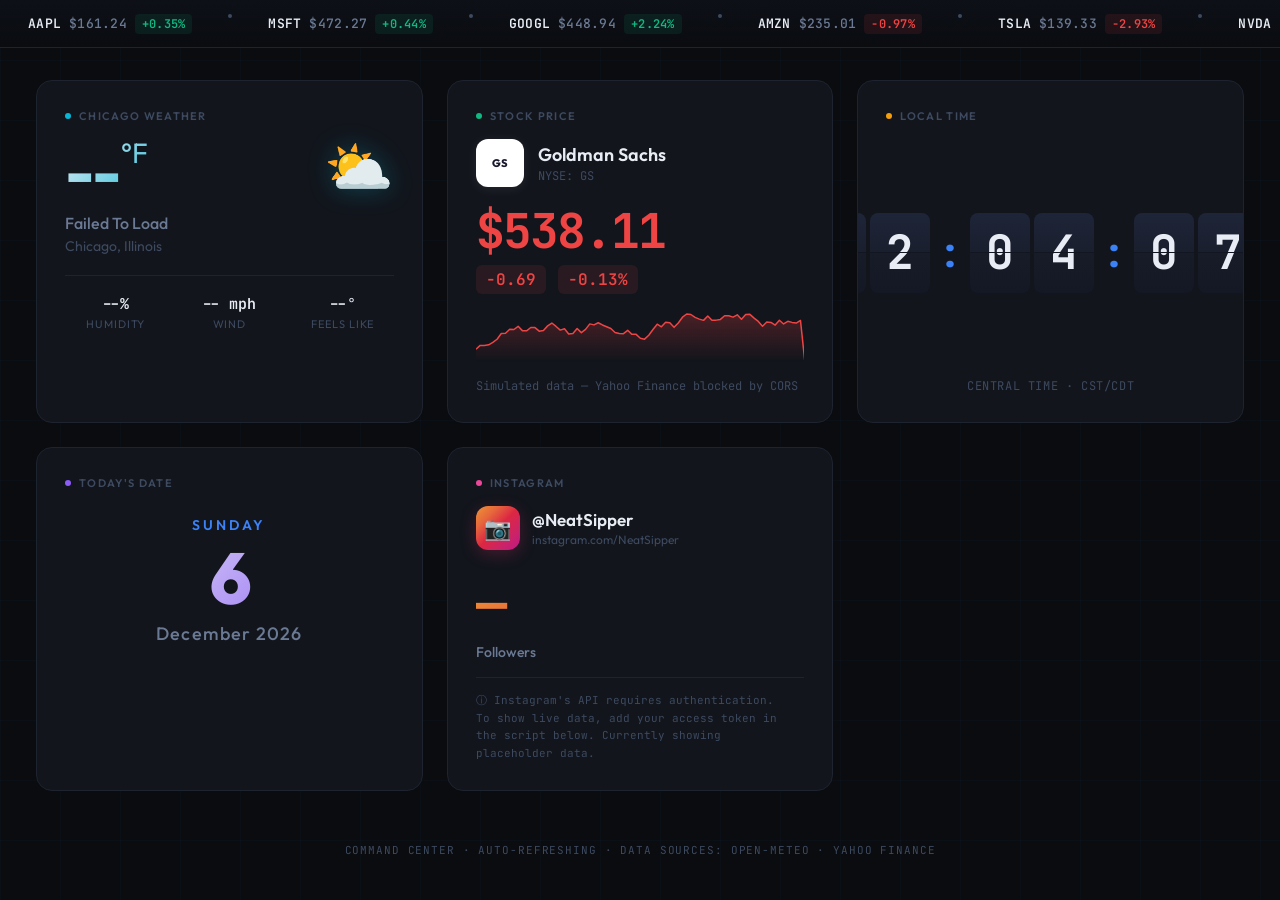
==== dashboard/index.html @ 2ed3a59b "Change greeting message from 'Hello' to 'Goodbye'" ====
<!DOCTYPE html>
<html lang="en">
<head>
<meta charset="UTF-8">
<meta name="viewport" content="width=device-width, initial-scale=1.0">
<title>Command Center Dashboard</title>
<link href="https://fonts.googleapis.com/css2?family=JetBrains+Mono:wght@300;400;500;600;700&family=Outfit:wght@300;400;500;600;700;800&family=Space+Grotesk:wght@400;500;600;700&display=swap" rel="stylesheet">
<style>
  :root {
    --bg-primary: #0a0c10;
    --bg-card: #12151c;
    --bg-card-hover: #181c26;
    --border: #1e2330;
    --border-glow: #2a3045;
    --text-primary: #e8ecf4;
    --text-secondary: #6b7a94;
    --text-muted: #3d4a60;
    --accent-blue: #3b82f6;
    --accent-cyan: #06b6d4;
    --accent-green: #10b981;
    --accent-red: #ef4444;
    --accent-amber: #f59e0b;
    --accent-purple: #8b5cf6;
    --accent-pink: #ec4899;
    --glow-blue: rgba(59, 130, 246, 0.15);
    --glow-green: rgba(16, 185, 129, 0.15);
    --glow-red: rgba(239, 68, 68, 0.15);
  }

  * { margin: 0; padding: 0; box-sizing: border-box; }

  body {
    background: var(--bg-primary);
    color: var(--text-primary);
    font-family: 'Outfit', sans-serif;
    min-height: 100vh;
    overflow-x: hidden;
  }

  /* Subtle grid background */
  body::before {
    content: '';
    position: fixed;
    inset: 0;
    background-image:
      linear-gradient(rgba(59, 130, 246, 0.03) 1px, transparent 1px),
      linear-gradient(90deg, rgba(59, 130, 246, 0.03) 1px, transparent 1px);
    background-size: 60px 60px;
    pointer-events: none;
    z-index: 0;
  }

  /* ─── STOCK TICKER ─── */
  .ticker-bar {
    position: relative;
    width: 100%;
    background: linear-gradient(180deg, #0d1017 0%, #0a0c10 100%);
    border-bottom: 1px solid var(--border);
    overflow: hidden;
    height: 48px;
    display: flex;
    align-items: center;
    z-index: 10;
  }

  .ticker-track {
    display: flex;
    animation: tickerScroll 40s linear infinite;
    white-space: nowrap;
  }

  @keyframes tickerScroll {
    0% { transform: translateX(0); }
    100% { transform: translateX(-50%); }
  }

  .ticker-item {
    display: inline-flex;
    align-items: center;
    gap: 8px;
    padding: 0 28px;
    font-family: 'JetBrains Mono', monospace;
    font-size: 13px;
    font-weight: 500;
    letter-spacing: 0.02em;
  }

  .ticker-symbol {
    color: var(--text-primary);
    font-weight: 600;
  }

  .ticker-price {
    color: var(--text-secondary);
  }

  .ticker-change {
    font-size: 12px;
    padding: 2px 7px;
    border-radius: 4px;
    font-weight: 600;
  }

  .ticker-change.up {
    color: var(--accent-green);
    background: rgba(16, 185, 129, 0.1);
  }

  .ticker-change.down {
    color: var(--accent-red);
    background: rgba(239, 68, 68, 0.1);
  }

  .ticker-dot {
    width: 4px;
    height: 4px;
    border-radius: 50%;
    background: var(--text-muted);
    margin: 0 8px;
  }

  /* ─── MAIN LAYOUT ─── */
  .dashboard {
    position: relative;
    z-index: 1;
    max-width: 1440px;
    margin: 0 auto;
    padding: 32px 36px;
    display: grid;
    grid-template-columns: 1fr 1fr 1fr;
    grid-template-rows: auto auto;
    gap: 24px;
  }

  /* ─── CARD BASE ─── */
  .card {
    background: var(--bg-card);
    border: 1px solid var(--border);
    border-radius: 16px;
    padding: 28px;
    position: relative;
    overflow: hidden;
    transition: border-color 0.3s ease, box-shadow 0.3s ease;
  }

  .card:hover {
    border-color: var(--border-glow);
    box-shadow: 0 8px 32px rgba(0,0,0,0.3);
  }

  .card::before {
    content: '';
    position: absolute;
    top: 0;
    left: 0;
    right: 0;
    height: 1px;
    background: linear-gradient(90deg, transparent, rgba(59,130,246,0.3), transparent);
    opacity: 0;
    transition: opacity 0.3s;
  }

  .card:hover::before { opacity: 1; }

  .card-label {
    font-size: 11px;
    text-transform: uppercase;
    letter-spacing: 0.12em;
    color: var(--text-muted);
    font-weight: 600;
    margin-bottom: 16px;
    display: flex;
    align-items: center;
    gap: 8px;
  }

  .card-label .dot {
    width: 6px;
    height: 6px;
    border-radius: 50%;
    animation: pulse 2s ease-in-out infinite;
  }

  @keyframes pulse {
    0%, 100% { opacity: 0.4; }
    50% { opacity: 1; }
  }

  /* ─── WEATHER CARD ─── */
  .weather-card { grid-column: 1; }

  .weather-main {
    display: flex;
    align-items: flex-start;
    justify-content: space-between;
  }

  .weather-temp {
    font-size: 64px;
    font-weight: 700;
    line-height: 1;
    letter-spacing: -3px;
    background: linear-gradient(135deg, var(--text-primary), var(--accent-cyan));
    -webkit-background-clip: text;
    -webkit-text-fill-color: transparent;
  }

  .weather-temp span {
    font-size: 28px;
    font-weight: 400;
    letter-spacing: 0;
    vertical-align: top;
    margin-left: 2px;
  }

  .weather-icon {
    font-size: 56px;
    line-height: 1;
    filter: drop-shadow(0 0 12px rgba(6, 182, 212, 0.3));
  }

  .weather-desc {
    font-size: 16px;
    color: var(--text-secondary);
    margin-top: 10px;
    font-weight: 500;
    text-transform: capitalize;
  }

  .weather-location {
    font-size: 14px;
    color: var(--text-muted);
    margin-top: 4px;
  }

  .weather-details {
    display: grid;
    grid-template-columns: 1fr 1fr 1fr;
    gap: 12px;
    margin-top: 20px;
    padding-top: 18px;
    border-top: 1px solid var(--border);
  }

  .weather-detail {
    text-align: center;
  }

  .weather-detail-val {
    font-family: 'JetBrains Mono', monospace;
    font-size: 15px;
    font-weight: 600;
    color: var(--text-primary);
  }

  .weather-detail-lbl {
    font-size: 11px;
    color: var(--text-muted);
    text-transform: uppercase;
    letter-spacing: 0.08em;
    margin-top: 3px;
  }

  /* ─── GOLDMAN SACHS CARD ─── */
  .gs-card { grid-column: 2; }

  .gs-header {
    display: flex;
    align-items: center;
    gap: 14px;
    margin-bottom: 20px;
  }

  .gs-logo {
    width: 48px;
    height: 48px;
    background: #ffffff;
    border-radius: 12px;
    display: flex;
    align-items: center;
    justify-content: center;
    font-weight: 800;
    font-size: 11px;
    color: #1a1a2e;
    letter-spacing: -0.02em;
    line-height: 1.1;
    text-align: center;
    box-shadow: 0 2px 12px rgba(255,255,255,0.08);
  }

  .gs-logo img {
    width: 36px;
    height: 36px;
    object-fit: contain;
  }

  .gs-name {
    font-size: 18px;
    font-weight: 600;
  }

  .gs-ticker-label {
    font-family: 'JetBrains Mono', monospace;
    font-size: 12px;
    color: var(--text-muted);
    margin-top: 2px;
  }

  .gs-price {
    font-family: 'JetBrains Mono', monospace;
    font-size: 48px;
    font-weight: 700;
    letter-spacing: -2px;
    line-height: 1;
  }

  .gs-change-row {
    display: flex;
    align-items: center;
    gap: 12px;
    margin-top: 10px;
  }

  .gs-change {
    font-family: 'JetBrains Mono', monospace;
    font-size: 16px;
    font-weight: 600;
    padding: 4px 10px;
    border-radius: 6px;
  }

  .gs-change.up {
    color: var(--accent-green);
    background: rgba(16, 185, 129, 0.1);
  }

  .gs-change.down {
    color: var(--accent-red);
    background: rgba(239, 68, 68, 0.1);
  }

  .gs-meta {
    font-size: 12px;
    color: var(--text-muted);
    margin-top: 16px;
    font-family: 'JetBrains Mono', monospace;
  }

  /* Sparkline */
  .gs-sparkline {
    margin-top: 18px;
    height: 50px;
  }

  .gs-sparkline svg {
    width: 100%;
    height: 100%;
  }

  /* ─── FLIP CLOCK ─── */
  .clock-card {
    grid-column: 3;
    display: flex;
    flex-direction: column;
  }

  .flip-clock {
    display: flex;
    align-items: center;
    justify-content: center;
    gap: 6px;
    margin-top: auto;
    margin-bottom: auto;
  }

  .flip-group {
    display: flex;
    gap: 4px;
  }

  .flip-tile {
    width: 60px;
    height: 80px;
    position: relative;
    perspective: 300px;
  }

  .flip-tile-inner {
    width: 100%;
    height: 100%;
    position: relative;
  }

  .flip-top, .flip-bottom {
    position: absolute;
    width: 100%;
    height: 50%;
    overflow: hidden;
    background: #1a1f2e;
    display: flex;
    align-items: center;
    justify-content: center;
  }

  .flip-top {
    top: 0;
    border-radius: 8px 8px 0 0;
    border-bottom: 1px solid rgba(0,0,0,0.4);
    background: linear-gradient(180deg, #1e2538 0%, #1a1f2e 100%);
    align-items: flex-end;
    padding-bottom: 0;
  }

  .flip-bottom {
    bottom: 0;
    border-radius: 0 0 8px 8px;
    background: linear-gradient(180deg, #171c28 0%, #141824 100%);
    align-items: flex-start;
    padding-top: 0;
  }

  .flip-top span, .flip-bottom span {
    font-family: 'JetBrains Mono', monospace;
    font-size: 46px;
    font-weight: 700;
    color: var(--text-primary);
    line-height: 80px;
  }

  .flip-top span {
    transform: translateY(50%);
  }

  .flip-bottom span {
    transform: translateY(-50%);
  }

  .flip-tile-inner.flipping .flip-top {
    animation: flipDown 0.4s ease-in forwards;
  }

  @keyframes flipDown {
    0% { transform: rotateX(0); }
    100% { transform: rotateX(-90deg); }
  }

  .flip-separator {
    font-family: 'JetBrains Mono', monospace;
    font-size: 40px;
    font-weight: 700;
    color: var(--accent-blue);
    animation: blink 1s step-end infinite;
    padding: 0 2px;
  }

  @keyframes blink {
    50% { opacity: 0.2; }
  }

  .clock-ampm {
    font-family: 'JetBrains Mono', monospace;
    font-size: 16px;
    font-weight: 600;
    color: var(--accent-blue);
    margin-left: 8px;
    align-self: flex-end;
    margin-bottom: 8px;
    letter-spacing: 0.1em;
  }

  .clock-tz {
    text-align: center;
    font-size: 12px;
    color: var(--text-muted);
    margin-top: 12px;
    font-family: 'JetBrains Mono', monospace;
    letter-spacing: 0.05em;
  }

  /* ─── DATE CARD ─── */
  .date-card {
    grid-column: 1;
  }

  .date-display {
    text-align: center;
    padding: 10px 0;
  }

  .date-day-name {
    font-size: 14px;
    text-transform: uppercase;
    letter-spacing: 0.2em;
    color: var(--accent-blue);
    font-weight: 600;
    margin-bottom: 8px;
  }

  .date-day-num {
    font-size: 72px;
    font-weight: 800;
    line-height: 1;
    letter-spacing: -3px;
    background: linear-gradient(135deg, var(--text-primary), var(--accent-purple));
    -webkit-background-clip: text;
    -webkit-text-fill-color: transparent;
  }

  .date-month-year {
    font-size: 18px;
    font-weight: 500;
    color: var(--text-secondary);
    margin-top: 8px;
    letter-spacing: 0.06em;
  }

  /* ─── INSTAGRAM CARD ─── */
  .ig-card {
    grid-column: 2;
  }

  .ig-header {
    display: flex;
    align-items: center;
    gap: 12px;
    margin-bottom: 20px;
  }

  .ig-icon {
    width: 44px;
    height: 44px;
    border-radius: 12px;
    background: linear-gradient(135deg, #f09433, #e6683c, #dc2743, #cc2366, #bc1888);
    display: flex;
    align-items: center;
    justify-content: center;
    font-size: 22px;
    box-shadow: 0 4px 16px rgba(225, 48, 108, 0.25);
  }

  .ig-handle {
    font-size: 17px;
    font-weight: 600;
  }

  .ig-handle-sub {
    font-size: 12px;
    color: var(--text-muted);
    margin-top: 2px;
  }

  .ig-count {
    font-family: 'JetBrains Mono', monospace;
    font-size: 52px;
    font-weight: 700;
    letter-spacing: -2px;
    background: linear-gradient(135deg, #f09433, #e6683c, #dc2743, #cc2366, #bc1888);
    -webkit-background-clip: text;
    -webkit-text-fill-color: transparent;
  }

  .ig-label {
    font-size: 14px;
    color: var(--text-secondary);
    margin-top: 4px;
    font-weight: 500;
  }

  .ig-note {
    font-size: 11px;
    color: var(--text-muted);
    margin-top: 16px;
    padding-top: 14px;
    border-top: 1px solid var(--border);
    font-family: 'JetBrains Mono', monospace;
    line-height: 1.6;
  }

  /* ─── POWERED BY BAR ─── */
  .footer-bar {
    text-align: center;
    padding: 20px;
    font-size: 11px;
    color: var(--text-muted);
    letter-spacing: 0.08em;
    font-family: 'JetBrains Mono', monospace;
  }

  /* ─── LOADING SHIMMER ─── */
  .shimmer {
    background: linear-gradient(90deg, transparent 0%, rgba(59,130,246,0.05) 50%, transparent 100%);
    background-size: 200% 100%;
    animation: shimmer 2s infinite;
  }

  @keyframes shimmer {
    0% { background-position: -200% 0; }
    100% { background-position: 200% 0; }
  }

  /* ─── RESPONSIVE ─── */
  @media (max-width: 1100px) {
    .dashboard {
      grid-template-columns: 1fr 1fr;
      padding: 20px;
    }
    .clock-card { grid-column: span 2; }
    .date-card { grid-column: 1; }
    .ig-card { grid-column: 2; }
  }

  @media (max-width: 700px) {
    .dashboard {
      grid-template-columns: 1fr;
    }
    .dashboard > * { grid-column: 1 !important; }
    .flip-tile { width: 48px; height: 64px; }
    .flip-top span, .flip-bottom span { font-size: 36px; line-height: 64px; }
  }
</style>
</head>
<body>

<!-- ─── STOCK TICKER ─── -->
<div class="ticker-bar">
  <div class="ticker-track" id="tickerTrack"></div>
</div>

<!-- ─── DASHBOARD GRID ─── -->
<div class="dashboard">

  <!-- Weather Card -->
  <div class="card weather-card">
    <div class="card-label">
      <span class="dot" style="background: var(--accent-cyan);"></span>
      Chicago Weather
    </div>
    <div class="weather-main">
      <div>
        <div class="weather-temp" id="weatherTemp">--<span>°F</span></div>
        <div class="weather-desc" id="weatherDesc">Loading...</div>
        <div class="weather-location">Chicago, Illinois</div>
      </div>
      <div class="weather-icon" id="weatherIcon">⛅</div>
    </div>
    <div class="weather-details">
      <div class="weather-detail">
        <div class="weather-detail-val" id="weatherHumidity">--%</div>
        <div class="weather-detail-lbl">Humidity</div>
      </div>
      <div class="weather-detail">
        <div class="weather-detail-val" id="weatherWind">-- mph</div>
        <div class="weather-detail-lbl">Wind</div>
      </div>
      <div class="weather-detail">
        <div class="weather-detail-val" id="weatherFeels">--°</div>
        <div class="weather-detail-lbl">Feels Like</div>
      </div>
    </div>
  </div>

  <!-- Goldman Sachs Card -->
  <div class="card gs-card">
    <div class="card-label">
      <span class="dot" style="background: var(--accent-green);"></span>
      Stock Price
    </div>
    <div class="gs-header">
      <div class="gs-logo">
        <img src="https://logo.clearbit.com/goldmansachs.com" alt="GS" onerror="this.parentElement.textContent='GS'">
      </div>
      <div>
        <div class="gs-name">Goldman Sachs</div>
        <div class="gs-ticker-label">NYSE: GS</div>
      </div>
    </div>
    <div class="gs-price" id="gsPrice">$--</div>
    <div class="gs-change-row">
      <div class="gs-change up" id="gsChange">--</div>
      <div class="gs-change up" id="gsChangePct">--</div>
    </div>
    <div class="gs-sparkline" id="gsSparkline"></div>
    <div class="gs-meta" id="gsMeta">Fetching data...</div>
  </div>

  <!-- Flip Clock Card -->
  <div class="card clock-card">
    <div class="card-label">
      <span class="dot" style="background: var(--accent-amber);"></span>
      Local Time
    </div>
    <div class="flip-clock" id="flipClock"></div>
    <div class="clock-tz">CENTRAL TIME · CST/CDT</div>
  </div>

  <!-- Date Card -->
  <div class="card date-card">
    <div class="card-label">
      <span class="dot" style="background: var(--accent-purple);"></span>
      Today's Date
    </div>
    <div class="date-display">
      <div class="date-day-name" id="dateDayName">---</div>
      <div class="date-day-num" id="dateDayNum">--</div>
      <div class="date-month-year" id="dateMonthYear">--- ----</div>
    </div>
  </div>

  <!-- Instagram Card -->
  <div class="card ig-card">
    <div class="card-label">
      <span class="dot" style="background: var(--accent-pink);"></span>
      Instagram
    </div>
    <div class="ig-header">
      <div class="ig-icon">📷</div>
      <div>
        <div class="ig-handle">@NeatSipper</div>
        <div class="ig-handle-sub">instagram.com/NeatSipper</div>
      </div>
    </div>
    <div class="ig-count" id="igCount">--</div>
    <div class="ig-label">Followers</div>
    <div class="ig-note" id="igNote">
      ⓘ Instagram's API requires authentication.<br>
      To show live data, add your access token in the script below.
      Currently showing placeholder data.
    </div>
  </div>

  <!-- Empty 6th cell placeholder for grid alignment -->
  <div></div>

</div>

<div class="footer-bar">
  COMMAND CENTER · AUTO-REFRESHING · DATA SOURCES: OPEN-METEO · YAHOO FINANCE
</div>

<script>
// ════════════════════════════════════════
//  WEATHER — Open-Meteo API (no key needed)
// ════════════════════════════════════════
async function fetchWeather() {
  try {
    const resp = await fetch(
      'https://api.open-meteo.com/v1/forecast?latitude=41.8781&longitude=-87.6298&current=temperature_2m,relative_humidity_2m,apparent_temperature,wind_speed_10m,weather_code&temperature_unit=fahrenheit&wind_speed_unit=mph&timezone=America/Chicago'
    );
    const data = await resp.json();
    const c = data.current;

    document.getElementById('weatherTemp').innerHTML = `${Math.round(c.temperature_2m)}<span>°F</span>`;
    document.getElementById('weatherHumidity').textContent = `${c.relative_humidity_2m}%`;
    document.getElementById('weatherWind').textContent = `${Math.round(c.wind_speed_10m)} mph`;
    document.getElementById('weatherFeels').textContent = `${Math.round(c.apparent_temperature)}°`;

    const wmoDesc = {
      0: 'Clear sky', 1: 'Mainly clear', 2: 'Partly cloudy', 3: 'Overcast',
      45: 'Foggy', 48: 'Rime fog', 51: 'Light drizzle', 53: 'Drizzle',
      55: 'Dense drizzle', 56: 'Freezing drizzle', 57: 'Heavy freezing drizzle',
      61: 'Slight rain', 63: 'Rain', 65: 'Heavy rain',
      66: 'Freezing rain', 67: 'Heavy freezing rain',
      71: 'Light snow', 73: 'Snow', 75: 'Heavy snow', 77: 'Snow grains',
      80: 'Slight showers', 81: 'Showers', 82: 'Violent showers',
      85: 'Light snow showers', 86: 'Heavy snow showers',
      95: 'Thunderstorm', 96: 'Thunderstorm w/ hail', 99: 'Severe thunderstorm'
    };

    const wmoIcon = {
      0: '☀️', 1: '🌤️', 2: '⛅', 3: '☁️',
      45: '🌫️', 48: '🌫️', 51: '🌦️', 53: '🌧️', 55: '🌧️',
      61: '🌧️', 63: '🌧️', 65: '🌧️', 71: '🌨️', 73: '❄️', 75: '❄️',
      80: '🌦️', 81: '🌧️', 82: '⛈️', 95: '⛈️', 96: '⛈️', 99: '⛈️'
    };

    const code = c.weather_code;
    document.getElementById('weatherDesc').textContent = wmoDesc[code] || 'Unknown';
    document.getElementById('weatherIcon').textContent = wmoIcon[code] || '🌡️';
  } catch (e) {
    document.getElementById('weatherDesc').textContent = 'Failed to load';
    console.error('Weather error:', e);
  }
}

// ════════════════════════════════════════
//  GOLDMAN SACHS STOCK — Yahoo Finance v8
// ════════════════════════════════════════
async function fetchGSStock() {
  try {
    // Using Yahoo Finance chart API (no key required, CORS may vary)
    const resp = await fetch(
      'https://query1.finance.yahoo.com/v8/finance/chart/GS?interval=5m&range=1d'
    );
    const data = await resp.json();
    const meta = data.chart.result[0].meta;
    const price = meta.regularMarketPrice;
    const prevClose = meta.chartPreviousClose || meta.previousClose;
    const change = price - prevClose;
    const changePct = (change / prevClose) * 100;
    const isUp = change >= 0;

    document.getElementById('gsPrice').textContent = `$${price.toFixed(2)}`;

    const gsChangeEl = document.getElementById('gsChange');
    gsChangeEl.textContent = `${isUp ? '+' : ''}${change.toFixed(2)}`;
    gsChangeEl.className = `gs-change ${isUp ? 'up' : 'down'}`;

    const gsChangePctEl = document.getElementById('gsChangePct');
    gsChangePctEl.textContent = `${isUp ? '+' : ''}${changePct.toFixed(2)}%`;
    gsChangePctEl.className = `gs-change ${isUp ? 'up' : 'down'}`;

    document.getElementById('gsPrice').style.color = isUp ? 'var(--accent-green)' : 'var(--accent-red)';

    const now = new Date();
    document.getElementById('gsMeta').textContent = `Last updated: ${now.toLocaleTimeString('en-US', { timeZone: 'America/Chicago' })}`;

    // Draw sparkline
    const closes = data.chart.result[0].indicators.quote[0].close.filter(v => v !== null);
    if (closes.length > 1) drawSparkline(closes, isUp);
  } catch (e) {
    // Fallback: show a message
    document.getElementById('gsMeta').textContent = 'Live data unavailable — try refreshing or check CORS settings';
    console.error('Stock error:', e);
    // Use simulated data as fallback
    simulateGSStock();
  }
}

function simulateGSStock() {
  const base = 520 + (Math.random() * 40 - 20);
  const change = Math.random() * 8 - 4;
  const pct = (change / base * 100);
  const isUp = change >= 0;

  document.getElementById('gsPrice').textContent = `$${base.toFixed(2)}`;
  document.getElementById('gsPrice').style.color = isUp ? 'var(--accent-green)' : 'var(--accent-red)';

  const gsChangeEl = document.getElementById('gsChange');
  gsChangeEl.textContent = `${isUp ? '+' : ''}${change.toFixed(2)}`;
  gsChangeEl.className = `gs-change ${isUp ? 'up' : 'down'}`;

  const gsChangePctEl = document.getElementById('gsChangePct');
  gsChangePctEl.textContent = `${isUp ? '+' : ''}${pct.toFixed(2)}%`;
  gsChangePctEl.className = `gs-change ${isUp ? 'up' : 'down'}`;

  document.getElementById('gsMeta').textContent = 'Simulated data — Yahoo Finance blocked by CORS';

  const pts = [];
  let v = base - change;
  for (let i = 0; i < 78; i++) { v += (Math.random() - 0.48) * 1.5; pts.push(v); }
  pts.push(base);
  drawSparkline(pts, isUp);
}

function drawSparkline(data, isUp) {
  const container = document.getElementById('gsSparkline');
  const w = container.clientWidth || 300;
  const h = 50;
  const min = Math.min(...data);
  const max = Math.max(...data);
  const range = max - min || 1;
  const step = w / (data.length - 1);

  const points = data.map((v, i) => `${i * step},${h - ((v - min) / range) * (h - 4) - 2}`).join(' ');
  const color = isUp ? 'var(--accent-green)' : 'var(--accent-red)';
  const gradId = 'sparkGrad';

  container.innerHTML = `
    <svg viewBox="0 0 ${w} ${h}" preserveAspectRatio="none">
      <defs>
        <linearGradient id="${gradId}" x1="0" y1="0" x2="0" y2="1">
          <stop offset="0%" stop-color="${isUp ? '#10b981' : '#ef4444'}" stop-opacity="0.25"/>
          <stop offset="100%" stop-color="${isUp ? '#10b981' : '#ef4444'}" stop-opacity="0"/>
        </linearGradient>
      </defs>
      <polygon points="0,${h} ${points} ${w},${h}" fill="url(#${gradId})" />
      <polyline points="${points}" fill="none" stroke="${color}" stroke-width="1.5" stroke-linejoin="round"/>
    </svg>`;
}

// ════════════════════════════════════════
//  FLIP CLOCK
// ════════════════════════════════════════
let prevTime = '';

function createFlipClock() {
  const container = document.getElementById('flipClock');
  container.innerHTML = '';

  // Hour tiles
  const hourGroup = document.createElement('div');
  hourGroup.className = 'flip-group';
  hourGroup.innerHTML = `
    <div class="flip-tile" id="h1"><div class="flip-tile-inner"><div class="flip-top"><span>0</span></div><div class="flip-bottom"><span>0</span></div></div></div>
    <div class="flip-tile" id="h2"><div class="flip-tile-inner"><div class="flip-top"><span>0</span></div><div class="flip-bottom"><span>0</span></div></div></div>
  `;
  container.appendChild(hourGroup);

  const sep1 = document.createElement('div');
  sep1.className = 'flip-separator';
  sep1.textContent = ':';
  container.appendChild(sep1);

  // Minute tiles
  const minGroup = document.createElement('div');
  minGroup.className = 'flip-group';
  minGroup.innerHTML = `
    <div class="flip-tile" id="m1"><div class="flip-tile-inner"><div class="flip-top"><span>0</span></div><div class="flip-bottom"><span>0</span></div></div></div>
    <div class="flip-tile" id="m2"><div class="flip-tile-inner"><div class="flip-top"><span>0</span></div><div class="flip-bottom"><span>0</span></div></div></div>
  `;
  container.appendChild(minGroup);

  const sep2 = document.createElement('div');
  sep2.className = 'flip-separator';
  sep2.textContent = ':';
  container.appendChild(sep2);

  // Second tiles
  const secGroup = document.createElement('div');
  secGroup.className = 'flip-group';
  secGroup.innerHTML = `
    <div class="flip-tile" id="s1"><div class="flip-tile-inner"><div class="flip-top"><span>0</span></div><div class="flip-bottom"><span>0</span></div></div></div>
    <div class="flip-tile" id="s2"><div class="flip-tile-inner"><div class="flip-top"><span>0</span></div><div class="flip-bottom"><span>0</span></div></div></div>
  `;
  container.appendChild(secGroup);

  // AM/PM
  const ampm = document.createElement('div');
  ampm.className = 'clock-ampm';
  ampm.id = 'clockAmpm';
  ampm.textContent = 'AM';
  container.appendChild(ampm);
}

function updateFlipTile(id, newVal) {
  const tile = document.getElementById(id);
  const inner = tile.querySelector('.flip-tile-inner');
  const topSpan = tile.querySelector('.flip-top span');
  const bottomSpan = tile.querySelector('.flip-bottom span');
  const currentVal = topSpan.textContent;

  if (currentVal !== newVal) {
    inner.classList.add('flipping');
    setTimeout(() => {
      topSpan.textContent = newVal;
      bottomSpan.textContent = newVal;
      inner.classList.remove('flipping');
    }, 200);
  }
}

function updateClock() {
  const now = new Date();
  const opts = { timeZone: 'America/Chicago', hour12: true };
  const parts = now.toLocaleTimeString('en-US', opts);

  const match = parts.match(/(\d{1,2}):(\d{2}):(\d{2})\s*(AM|PM)/);
  if (!match) return;

  const hr = match[1].padStart(2, '0');
  const mn = match[2];
  const sc = match[3];
  const ampm = match[4];

  const timeStr = hr + mn + sc;
  if (timeStr !== prevTime) {
    updateFlipTile('h1', hr[0]);
    updateFlipTile('h2', hr[1]);
    updateFlipTile('m1', mn[0]);
    updateFlipTile('m2', mn[1]);
    updateFlipTile('s1', sc[0]);
    updateFlipTile('s2', sc[1]);
    document.getElementById('clockAmpm').textContent = ampm;
    prevTime = timeStr;
  }
}

// ════════════════════════════════════════
//  DATE DISPLAY
// ════════════════════════════════════════
function updateDate() {
  const now = new Date();
  const opts = { timeZone: 'America/Chicago' };
  const dayNames = ['Sunday','Monday','Tuesday','Wednesday','Thursday','Friday','Saturday'];
  const monthNames = ['January','February','March','April','May','June','July','August','September','October','November','December'];

  const chiNow = new Date(now.toLocaleString('en-US', opts));
  document.getElementById('dateDayName').textContent = dayNames[chiNow.getDay()];
  document.getElementById('dateDayNum').textContent = chiNow.getDate();
  document.getElementById('dateMonthYear').textContent = `${monthNames[chiNow.getMonth()]} ${chiNow.getFullYear()}`;
}

// ════════════════════════════════════════
//  INSTAGRAM (placeholder — API requires auth)
// ════════════════════════════════════════
function updateInstagram() {
  // Instagram Basic Display / Graph API requires an access token.
  // Replace the placeholder below with a live fetch if you have a token:
  //
  // const TOKEN = 'YOUR_INSTAGRAM_ACCESS_TOKEN';
  // fetch(`https://graph.instagram.com/me?fields=followers_count&access_token=${TOKEN}`)
  //   .then(r => r.json())
  //   .then(d => { document.getElementById('igCount').textContent = d.followers_count.toLocaleString(); });

  // Placeholder display
  document.getElementById('igCount').textContent = '—';
}

// ════════════════════════════════════════
//  STOCK TICKER (top bar)
// ════════════════════════════════════════
function buildTicker() {
  const stocks = [
    { sym: 'AAPL', name: 'Apple' },
    { sym: 'MSFT', name: 'Microsoft' },
    { sym: 'GOOGL', name: 'Alphabet' },
    { sym: 'AMZN', name: 'Amazon' },
    { sym: 'TSLA', name: 'Tesla' },
    { sym: 'NVDA', name: 'NVIDIA' },
    { sym: 'META', name: 'Meta' },
    { sym: 'GS', name: 'Goldman Sachs' },
    { sym: 'JPM', name: 'JPMorgan' },
    { sym: 'BRK.B', name: 'Berkshire' },
    { sym: 'V', name: 'Visa' },
    { sym: 'SPY', name: 'S&P 500 ETF' },
    { sym: 'QQQ', name: 'Nasdaq ETF' },
    { sym: 'DIS', name: 'Disney' },
    { sym: 'NFLX', name: 'Netflix' },
  ];

  // Try fetching real ticker data
  fetchTickerData(stocks);
}

async function fetchTickerData(stocks) {
  const track = document.getElementById('tickerTrack');
  let tickerItems = [];

  // Try Yahoo Finance for each stock
  for (const s of stocks) {
    try {
      const resp = await fetch(`https://query1.finance.yahoo.com/v8/finance/chart/${s.sym}?interval=1d&range=1d`);
      const data = await resp.json();
      const meta = data.chart.result[0].meta;
      const price = meta.regularMarketPrice;
      const prev = meta.chartPreviousClose || meta.previousClose;
      const change = ((price - prev) / prev * 100);
      const isUp = change >= 0;

      tickerItems.push({
        sym: s.sym,
        price: price.toFixed(2),
        change: `${isUp ? '+' : ''}${change.toFixed(2)}%`,
        isUp
      });
    } catch (e) {
      // Fallback simulated
      const price = (100 + Math.random() * 400).toFixed(2);
      const change = (Math.random() * 6 - 3);
      tickerItems.push({
        sym: s.sym,
        price,
        change: `${change >= 0 ? '+' : ''}${change.toFixed(2)}%`,
        isUp: change >= 0
      });
    }
  }

  renderTicker(tickerItems);
}

function renderTicker(items) {
  const track = document.getElementById('tickerTrack');
  let html = '';

  // Duplicate for seamless loop
  for (let rep = 0; rep < 2; rep++) {
    items.forEach(item => {
      html += `
        <div class="ticker-item">
          <span class="ticker-symbol">${item.sym}</span>
          <span class="ticker-price">$${item.price}</span>
          <span class="ticker-change ${item.isUp ? 'up' : 'down'}">${item.change}</span>
        </div>
        <div class="ticker-dot"></div>
      `;
    });
  }

  track.innerHTML = html;
}

// ════════════════════════════════════════
//  INIT & REFRESH
// ════════════════════════════════════════
createFlipClock();
updateClock();
updateDate();
fetchWeather();
fetchGSStock();
updateInstagram();
buildTicker();

// Update clock every second
setInterval(updateClock, 1000);

// Refresh weather every 10 min
setInterval(fetchWeather, 600000);

// Refresh stock every 60s
setInterval(fetchGSStock, 60000);

// Refresh date at midnight
setInterval(updateDate, 60000);
</script>

</body>
</html>
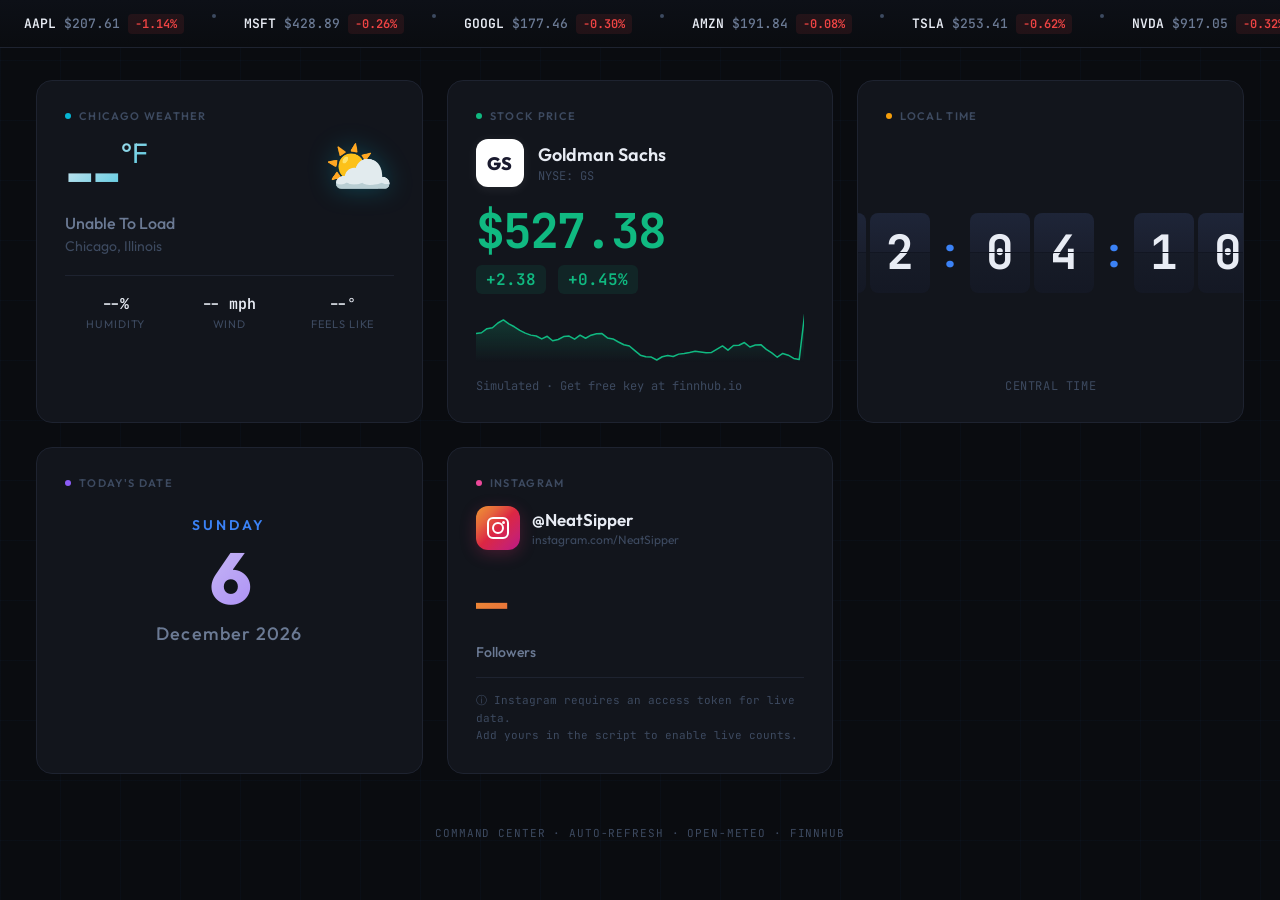
==== commit 9ab8d21e: "Dashboard 2.0" ====
--- a/dashboard/index.html
+++ b/dashboard/index.html
@@ -4,7 +4,7 @@
 <meta charset="UTF-8">
 <meta name="viewport" content="width=device-width, initial-scale=1.0">
 <title>Command Center Dashboard</title>
-<link href="https://fonts.googleapis.com/css2?family=JetBrains+Mono:wght@300;400;500;600;700&family=Outfit:wght@300;400;500;600;700;800&family=Space+Grotesk:wght@400;500;600;700&display=swap" rel="stylesheet">
+<link href="https://fonts.googleapis.com/css2?family=JetBrains+Mono:wght@300;400;500;600;700&family=Outfit:wght@300;400;500;600;700;800&display=swap" rel="stylesheet">
 <style>
   :root {
     --bg-primary: #0a0c10;
@@ -22,9 +22,6 @@
     --accent-amber: #f59e0b;
     --accent-purple: #8b5cf6;
     --accent-pink: #ec4899;
-    --glow-blue: rgba(59, 130, 246, 0.15);
-    --glow-green: rgba(16, 185, 129, 0.15);
-    --glow-red: rgba(239, 68, 68, 0.15);
   }
 
   * { margin: 0; padding: 0; box-sizing: border-box; }
@@ -37,7 +34,6 @@
     overflow-x: hidden;
   }
 
-  /* Subtle grid background */
   body::before {
     content: '';
     position: fixed;
@@ -50,9 +46,8 @@
     z-index: 0;
   }
 
-  /* ─── STOCK TICKER ─── */
+  /* ─── STOCK TICKER BAR ─── */
   .ticker-bar {
-    position: relative;
     width: 100%;
     background: linear-gradient(180deg, #0d1017 0%, #0a0c10 100%);
     border-bottom: 1px solid var(--border);
@@ -61,13 +56,16 @@
     display: flex;
     align-items: center;
     z-index: 10;
+    position: relative;
   }
 
   .ticker-track {
     display: flex;
-    animation: tickerScroll 40s linear infinite;
+    animation: tickerScroll 60s linear infinite;
     white-space: nowrap;
   }
+
+  .ticker-bar:hover .ticker-track { animation-play-state: paused; }
 
   @keyframes tickerScroll {
     0% { transform: translateX(0); }
@@ -78,61 +76,39 @@
     display: inline-flex;
     align-items: center;
     gap: 8px;
-    padding: 0 28px;
+    padding: 0 24px;
     font-family: 'JetBrains Mono', monospace;
     font-size: 13px;
     font-weight: 500;
-    letter-spacing: 0.02em;
-  }
-
-  .ticker-symbol {
-    color: var(--text-primary);
-    font-weight: 600;
-  }
-
-  .ticker-price {
-    color: var(--text-secondary);
-  }
+  }
+
+  .ticker-symbol { color: var(--text-primary); font-weight: 600; }
+  .ticker-price { color: var(--text-secondary); }
 
   .ticker-change {
-    font-size: 12px;
-    padding: 2px 7px;
-    border-radius: 4px;
-    font-weight: 600;
-  }
-
-  .ticker-change.up {
-    color: var(--accent-green);
-    background: rgba(16, 185, 129, 0.1);
-  }
-
-  .ticker-change.down {
-    color: var(--accent-red);
-    background: rgba(239, 68, 68, 0.1);
-  }
+    font-size: 12px; padding: 2px 7px;
+    border-radius: 4px; font-weight: 600;
+  }
+
+  .ticker-change.up { color: var(--accent-green); background: rgba(16,185,129,0.1); }
+  .ticker-change.down { color: var(--accent-red); background: rgba(239,68,68,0.1); }
 
   .ticker-dot {
-    width: 4px;
-    height: 4px;
-    border-radius: 50%;
-    background: var(--text-muted);
-    margin: 0 8px;
-  }
-
-  /* ─── MAIN LAYOUT ─── */
+    width: 4px; height: 4px; border-radius: 50%;
+    background: var(--text-muted); margin: 0 4px; flex-shrink: 0;
+  }
+
+  /* ─── DASHBOARD GRID ─── */
   .dashboard {
-    position: relative;
-    z-index: 1;
-    max-width: 1440px;
-    margin: 0 auto;
+    position: relative; z-index: 1;
+    max-width: 1440px; margin: 0 auto;
     padding: 32px 36px;
     display: grid;
     grid-template-columns: 1fr 1fr 1fr;
-    grid-template-rows: auto auto;
     gap: 24px;
   }
 
-  /* ─── CARD BASE ─── */
+  /* ─── CARD ─── */
   .card {
     background: var(--bg-card);
     border: 1px solid var(--border);
@@ -140,7 +116,7 @@
     padding: 28px;
     position: relative;
     overflow: hidden;
-    transition: border-color 0.3s ease, box-shadow 0.3s ease;
+    transition: border-color 0.3s, box-shadow 0.3s;
   }
 
   .card:hover {
@@ -151,469 +127,200 @@
   .card::before {
     content: '';
     position: absolute;
-    top: 0;
-    left: 0;
-    right: 0;
-    height: 1px;
+    top: 0; left: 0; right: 0; height: 1px;
     background: linear-gradient(90deg, transparent, rgba(59,130,246,0.3), transparent);
-    opacity: 0;
-    transition: opacity 0.3s;
+    opacity: 0; transition: opacity 0.3s;
   }
 
   .card:hover::before { opacity: 1; }
 
   .card-label {
-    font-size: 11px;
-    text-transform: uppercase;
-    letter-spacing: 0.12em;
-    color: var(--text-muted);
-    font-weight: 600;
-    margin-bottom: 16px;
-    display: flex;
-    align-items: center;
-    gap: 8px;
+    font-size: 11px; text-transform: uppercase;
+    letter-spacing: 0.12em; color: var(--text-muted);
+    font-weight: 600; margin-bottom: 16px;
+    display: flex; align-items: center; gap: 8px;
   }
 
   .card-label .dot {
-    width: 6px;
-    height: 6px;
-    border-radius: 50%;
+    width: 6px; height: 6px; border-radius: 50%;
     animation: pulse 2s ease-in-out infinite;
   }
 
-  @keyframes pulse {
-    0%, 100% { opacity: 0.4; }
-    50% { opacity: 1; }
-  }
-
-  /* ─── WEATHER CARD ─── */
-  .weather-card { grid-column: 1; }
-
-  .weather-main {
-    display: flex;
+  @keyframes pulse { 0%,100% { opacity: 0.4; } 50% { opacity: 1; } }
+
+  /* ─── WEATHER ─── */
+  .weather-main { display: flex; align-items: flex-start; justify-content: space-between; }
+
+  .weather-temp {
+    font-size: 64px; font-weight: 700; line-height: 1; letter-spacing: -3px;
+    background: linear-gradient(135deg, var(--text-primary), var(--accent-cyan));
+    -webkit-background-clip: text; -webkit-text-fill-color: transparent;
+  }
+
+  .weather-temp span { font-size: 28px; font-weight: 400; letter-spacing: 0; vertical-align: top; margin-left: 2px; }
+  .weather-icon { font-size: 56px; line-height: 1; filter: drop-shadow(0 0 12px rgba(6,182,212,0.3)); }
+  .weather-desc { font-size: 16px; color: var(--text-secondary); margin-top: 10px; font-weight: 500; text-transform: capitalize; }
+  .weather-location { font-size: 14px; color: var(--text-muted); margin-top: 4px; }
+
+  .weather-details {
+    display: grid; grid-template-columns: 1fr 1fr 1fr;
+    gap: 12px; margin-top: 20px; padding-top: 18px;
+    border-top: 1px solid var(--border);
+  }
+
+  .weather-detail { text-align: center; }
+  .weather-detail-val { font-family: 'JetBrains Mono', monospace; font-size: 15px; font-weight: 600; }
+  .weather-detail-lbl { font-size: 11px; color: var(--text-muted); text-transform: uppercase; letter-spacing: 0.08em; margin-top: 3px; }
+
+  /* ─── GOLDMAN SACHS ─── */
+  .gs-header { display: flex; align-items: center; gap: 14px; margin-bottom: 20px; }
+
+  .gs-logo {
+    width: 48px; height: 48px; background: #ffffff; border-radius: 12px;
+    display: flex; align-items: center; justify-content: center;
+    box-shadow: 0 2px 12px rgba(255,255,255,0.08); overflow: hidden;
+  }
+
+  .gs-logo img { width: 36px; height: 36px; object-fit: contain; }
+  .gs-logo-fallback { font-weight: 800; font-size: 18px; color: #1a1a2e; font-family: 'Outfit', sans-serif; }
+  .gs-name { font-size: 18px; font-weight: 600; }
+  .gs-ticker-label { font-family: 'JetBrains Mono', monospace; font-size: 12px; color: var(--text-muted); margin-top: 2px; }
+
+  .gs-price {
+    font-family: 'JetBrains Mono', monospace;
+    font-size: 48px; font-weight: 700; letter-spacing: -2px; line-height: 1;
+  }
+
+  .gs-change-row { display: flex; align-items: center; gap: 12px; margin-top: 10px; }
+
+  .gs-change {
+    font-family: 'JetBrains Mono', monospace;
+    font-size: 16px; font-weight: 600; padding: 4px 10px; border-radius: 6px;
+  }
+
+  .gs-change.up { color: var(--accent-green); background: rgba(16,185,129,0.1); }
+  .gs-change.down { color: var(--accent-red); background: rgba(239,68,68,0.1); }
+
+  .gs-sparkline { margin-top: 18px; height: 50px; }
+  .gs-sparkline svg { width: 100%; height: 100%; }
+  .gs-meta { font-size: 12px; color: var(--text-muted); margin-top: 16px; font-family: 'JetBrains Mono', monospace; }
+
+  /* ─── FLIP CLOCK ─── */
+  .clock-card { display: flex; flex-direction: column; }
+
+  .flip-clock {
+    display: flex; align-items: center; justify-content: center;
+    gap: 6px; flex: 1; align-content: center;
+  }
+
+  .flip-group { display: flex; gap: 4px; }
+  .flip-tile { width: 60px; height: 80px; position: relative; perspective: 300px; }
+  .flip-tile-inner { width: 100%; height: 100%; position: relative; }
+
+  .flip-top, .flip-bottom {
+    position: absolute; width: 100%; height: 50%;
+    overflow: hidden; display: flex; align-items: center; justify-content: center;
+  }
+
+  .flip-top {
+    top: 0; border-radius: 8px 8px 0 0;
+    border-bottom: 1px solid rgba(0,0,0,0.4);
+    background: linear-gradient(180deg, #1e2538, #1a1f2e);
+    align-items: flex-end;
+  }
+
+  .flip-bottom {
+    bottom: 0; border-radius: 0 0 8px 8px;
+    background: linear-gradient(180deg, #171c28, #141824);
     align-items: flex-start;
-    justify-content: space-between;
-  }
-
-  .weather-temp {
-    font-size: 64px;
-    font-weight: 700;
-    line-height: 1;
-    letter-spacing: -3px;
-    background: linear-gradient(135deg, var(--text-primary), var(--accent-cyan));
-    -webkit-background-clip: text;
-    -webkit-text-fill-color: transparent;
-  }
-
-  .weather-temp span {
-    font-size: 28px;
-    font-weight: 400;
-    letter-spacing: 0;
-    vertical-align: top;
-    margin-left: 2px;
-  }
-
-  .weather-icon {
-    font-size: 56px;
-    line-height: 1;
-    filter: drop-shadow(0 0 12px rgba(6, 182, 212, 0.3));
-  }
-
-  .weather-desc {
-    font-size: 16px;
-    color: var(--text-secondary);
-    margin-top: 10px;
-    font-weight: 500;
-    text-transform: capitalize;
-  }
-
-  .weather-location {
-    font-size: 14px;
-    color: var(--text-muted);
-    margin-top: 4px;
-  }
-
-  .weather-details {
-    display: grid;
-    grid-template-columns: 1fr 1fr 1fr;
-    gap: 12px;
-    margin-top: 20px;
-    padding-top: 18px;
-    border-top: 1px solid var(--border);
-  }
-
-  .weather-detail {
-    text-align: center;
-  }
-
-  .weather-detail-val {
-    font-family: 'JetBrains Mono', monospace;
-    font-size: 15px;
-    font-weight: 600;
-    color: var(--text-primary);
-  }
-
-  .weather-detail-lbl {
-    font-size: 11px;
-    color: var(--text-muted);
-    text-transform: uppercase;
-    letter-spacing: 0.08em;
-    margin-top: 3px;
-  }
-
-  /* ─── GOLDMAN SACHS CARD ─── */
-  .gs-card { grid-column: 2; }
-
-  .gs-header {
-    display: flex;
-    align-items: center;
-    gap: 14px;
-    margin-bottom: 20px;
-  }
-
-  .gs-logo {
-    width: 48px;
-    height: 48px;
-    background: #ffffff;
-    border-radius: 12px;
-    display: flex;
-    align-items: center;
-    justify-content: center;
-    font-weight: 800;
-    font-size: 11px;
-    color: #1a1a2e;
-    letter-spacing: -0.02em;
-    line-height: 1.1;
-    text-align: center;
-    box-shadow: 0 2px 12px rgba(255,255,255,0.08);
-  }
-
-  .gs-logo img {
-    width: 36px;
-    height: 36px;
-    object-fit: contain;
-  }
-
-  .gs-name {
-    font-size: 18px;
-    font-weight: 600;
-  }
-
-  .gs-ticker-label {
-    font-family: 'JetBrains Mono', monospace;
-    font-size: 12px;
-    color: var(--text-muted);
-    margin-top: 2px;
-  }
-
-  .gs-price {
-    font-family: 'JetBrains Mono', monospace;
-    font-size: 48px;
-    font-weight: 700;
-    letter-spacing: -2px;
-    line-height: 1;
-  }
-
-  .gs-change-row {
-    display: flex;
-    align-items: center;
-    gap: 12px;
-    margin-top: 10px;
-  }
-
-  .gs-change {
-    font-family: 'JetBrains Mono', monospace;
-    font-size: 16px;
-    font-weight: 600;
-    padding: 4px 10px;
-    border-radius: 6px;
-  }
-
-  .gs-change.up {
-    color: var(--accent-green);
-    background: rgba(16, 185, 129, 0.1);
-  }
-
-  .gs-change.down {
-    color: var(--accent-red);
-    background: rgba(239, 68, 68, 0.1);
-  }
-
-  .gs-meta {
-    font-size: 12px;
-    color: var(--text-muted);
-    margin-top: 16px;
-    font-family: 'JetBrains Mono', monospace;
-  }
-
-  /* Sparkline */
-  .gs-sparkline {
-    margin-top: 18px;
-    height: 50px;
-  }
-
-  .gs-sparkline svg {
-    width: 100%;
-    height: 100%;
-  }
-
-  /* ─── FLIP CLOCK ─── */
-  .clock-card {
-    grid-column: 3;
-    display: flex;
-    flex-direction: column;
-  }
-
-  .flip-clock {
-    display: flex;
-    align-items: center;
-    justify-content: center;
-    gap: 6px;
-    margin-top: auto;
-    margin-bottom: auto;
-  }
-
-  .flip-group {
-    display: flex;
-    gap: 4px;
-  }
-
-  .flip-tile {
-    width: 60px;
-    height: 80px;
-    position: relative;
-    perspective: 300px;
-  }
-
-  .flip-tile-inner {
-    width: 100%;
-    height: 100%;
-    position: relative;
-  }
-
-  .flip-top, .flip-bottom {
-    position: absolute;
-    width: 100%;
-    height: 50%;
-    overflow: hidden;
-    background: #1a1f2e;
-    display: flex;
-    align-items: center;
-    justify-content: center;
-  }
-
-  .flip-top {
-    top: 0;
-    border-radius: 8px 8px 0 0;
-    border-bottom: 1px solid rgba(0,0,0,0.4);
-    background: linear-gradient(180deg, #1e2538 0%, #1a1f2e 100%);
-    align-items: flex-end;
-    padding-bottom: 0;
-  }
-
-  .flip-bottom {
-    bottom: 0;
-    border-radius: 0 0 8px 8px;
-    background: linear-gradient(180deg, #171c28 0%, #141824 100%);
-    align-items: flex-start;
-    padding-top: 0;
   }
 
   .flip-top span, .flip-bottom span {
     font-family: 'JetBrains Mono', monospace;
-    font-size: 46px;
-    font-weight: 700;
-    color: var(--text-primary);
-    line-height: 80px;
-  }
-
-  .flip-top span {
-    transform: translateY(50%);
-  }
-
-  .flip-bottom span {
-    transform: translateY(-50%);
-  }
-
-  .flip-tile-inner.flipping .flip-top {
-    animation: flipDown 0.4s ease-in forwards;
-  }
-
-  @keyframes flipDown {
-    0% { transform: rotateX(0); }
-    100% { transform: rotateX(-90deg); }
-  }
+    font-size: 46px; font-weight: 700;
+    color: var(--text-primary); line-height: 80px;
+  }
+
+  .flip-top span { transform: translateY(50%); }
+  .flip-bottom span { transform: translateY(-50%); }
 
   .flip-separator {
     font-family: 'JetBrains Mono', monospace;
-    font-size: 40px;
-    font-weight: 700;
-    color: var(--accent-blue);
-    animation: blink 1s step-end infinite;
-    padding: 0 2px;
-  }
-
-  @keyframes blink {
-    50% { opacity: 0.2; }
-  }
+    font-size: 40px; font-weight: 700; color: var(--accent-blue);
+    animation: blink 1s step-end infinite; padding: 0 2px;
+  }
+
+  @keyframes blink { 50% { opacity: 0.2; } }
 
   .clock-ampm {
     font-family: 'JetBrains Mono', monospace;
-    font-size: 16px;
-    font-weight: 600;
-    color: var(--accent-blue);
-    margin-left: 8px;
-    align-self: flex-end;
-    margin-bottom: 8px;
-    letter-spacing: 0.1em;
+    font-size: 16px; font-weight: 600; color: var(--accent-blue);
+    margin-left: 8px; align-self: flex-end; margin-bottom: 8px; letter-spacing: 0.1em;
   }
 
   .clock-tz {
-    text-align: center;
-    font-size: 12px;
-    color: var(--text-muted);
-    margin-top: 12px;
-    font-family: 'JetBrains Mono', monospace;
-    letter-spacing: 0.05em;
-  }
-
-  /* ─── DATE CARD ─── */
-  .date-card {
-    grid-column: 1;
-  }
-
-  .date-display {
-    text-align: center;
-    padding: 10px 0;
-  }
+    text-align: center; font-size: 12px; color: var(--text-muted);
+    margin-top: 12px; font-family: 'JetBrains Mono', monospace; letter-spacing: 0.05em;
+  }
+
+  /* ─── DATE ─── */
+  .date-display { text-align: center; padding: 10px 0; }
 
   .date-day-name {
-    font-size: 14px;
-    text-transform: uppercase;
-    letter-spacing: 0.2em;
-    color: var(--accent-blue);
-    font-weight: 600;
-    margin-bottom: 8px;
+    font-size: 14px; text-transform: uppercase; letter-spacing: 0.2em;
+    color: var(--accent-blue); font-weight: 600; margin-bottom: 8px;
   }
 
   .date-day-num {
-    font-size: 72px;
-    font-weight: 800;
-    line-height: 1;
-    letter-spacing: -3px;
+    font-size: 72px; font-weight: 800; line-height: 1; letter-spacing: -3px;
     background: linear-gradient(135deg, var(--text-primary), var(--accent-purple));
-    -webkit-background-clip: text;
-    -webkit-text-fill-color: transparent;
-  }
-
-  .date-month-year {
-    font-size: 18px;
-    font-weight: 500;
-    color: var(--text-secondary);
-    margin-top: 8px;
-    letter-spacing: 0.06em;
-  }
-
-  /* ─── INSTAGRAM CARD ─── */
-  .ig-card {
-    grid-column: 2;
-  }
-
-  .ig-header {
-    display: flex;
-    align-items: center;
-    gap: 12px;
-    margin-bottom: 20px;
-  }
+    -webkit-background-clip: text; -webkit-text-fill-color: transparent;
+  }
+
+  .date-month-year { font-size: 18px; font-weight: 500; color: var(--text-secondary); margin-top: 8px; letter-spacing: 0.06em; }
+
+  /* ─── INSTAGRAM ─── */
+  .ig-header { display: flex; align-items: center; gap: 12px; margin-bottom: 20px; }
 
   .ig-icon {
-    width: 44px;
-    height: 44px;
-    border-radius: 12px;
+    width: 44px; height: 44px; border-radius: 12px;
     background: linear-gradient(135deg, #f09433, #e6683c, #dc2743, #cc2366, #bc1888);
-    display: flex;
-    align-items: center;
-    justify-content: center;
-    font-size: 22px;
-    box-shadow: 0 4px 16px rgba(225, 48, 108, 0.25);
-  }
-
-  .ig-handle {
-    font-size: 17px;
-    font-weight: 600;
-  }
-
-  .ig-handle-sub {
-    font-size: 12px;
-    color: var(--text-muted);
-    margin-top: 2px;
-  }
+    display: flex; align-items: center; justify-content: center;
+    box-shadow: 0 4px 16px rgba(225,48,108,0.25);
+  }
+
+  .ig-icon svg { width: 24px; height: 24px; }
+  .ig-handle { font-size: 17px; font-weight: 600; }
+  .ig-handle-sub { font-size: 12px; color: var(--text-muted); margin-top: 2px; }
 
   .ig-count {
     font-family: 'JetBrains Mono', monospace;
-    font-size: 52px;
-    font-weight: 700;
-    letter-spacing: -2px;
+    font-size: 52px; font-weight: 700; letter-spacing: -2px;
     background: linear-gradient(135deg, #f09433, #e6683c, #dc2743, #cc2366, #bc1888);
-    -webkit-background-clip: text;
-    -webkit-text-fill-color: transparent;
-  }
-
-  .ig-label {
-    font-size: 14px;
-    color: var(--text-secondary);
-    margin-top: 4px;
-    font-weight: 500;
-  }
+    -webkit-background-clip: text; -webkit-text-fill-color: transparent;
+  }
+
+  .ig-label { font-size: 14px; color: var(--text-secondary); margin-top: 4px; font-weight: 500; }
 
   .ig-note {
-    font-size: 11px;
-    color: var(--text-muted);
-    margin-top: 16px;
-    padding-top: 14px;
-    border-top: 1px solid var(--border);
-    font-family: 'JetBrains Mono', monospace;
-    line-height: 1.6;
-  }
-
-  /* ─── POWERED BY BAR ─── */
+    font-size: 11px; color: var(--text-muted); margin-top: 16px; padding-top: 14px;
+    border-top: 1px solid var(--border); font-family: 'JetBrains Mono', monospace; line-height: 1.6;
+  }
+
   .footer-bar {
-    text-align: center;
-    padding: 20px;
-    font-size: 11px;
-    color: var(--text-muted);
-    letter-spacing: 0.08em;
-    font-family: 'JetBrains Mono', monospace;
-  }
-
-  /* ─── LOADING SHIMMER ─── */
-  .shimmer {
-    background: linear-gradient(90deg, transparent 0%, rgba(59,130,246,0.05) 50%, transparent 100%);
-    background-size: 200% 100%;
-    animation: shimmer 2s infinite;
-  }
-
-  @keyframes shimmer {
-    0% { background-position: -200% 0; }
-    100% { background-position: 200% 0; }
-  }
-
-  /* ─── RESPONSIVE ─── */
+    text-align: center; padding: 20px; font-size: 11px;
+    color: var(--text-muted); letter-spacing: 0.08em;
+    font-family: 'JetBrains Mono', monospace;
+  }
+
   @media (max-width: 1100px) {
-    .dashboard {
-      grid-template-columns: 1fr 1fr;
-      padding: 20px;
-    }
+    .dashboard { grid-template-columns: 1fr 1fr; padding: 20px; }
     .clock-card { grid-column: span 2; }
-    .date-card { grid-column: 1; }
-    .ig-card { grid-column: 2; }
   }
 
   @media (max-width: 700px) {
-    .dashboard {
-      grid-template-columns: 1fr;
-    }
-    .dashboard > * { grid-column: 1 !important; }
+    .dashboard { grid-template-columns: 1fr; }
+    .clock-card { grid-column: span 1; }
     .flip-tile { width: 48px; height: 64px; }
     .flip-top span, .flip-bottom span { font-size: 36px; line-height: 64px; }
   }
@@ -621,20 +328,19 @@
 </head>
 <body>
 
-<!-- ─── STOCK TICKER ─── -->
+<!-- STOCK TICKER -->
 <div class="ticker-bar">
-  <div class="ticker-track" id="tickerTrack"></div>
+  <div class="ticker-track" id="tickerTrack">
+    <span class="ticker-item" style="color:var(--text-muted)">Loading market data...</span>
+  </div>
 </div>
 
-<!-- ─── DASHBOARD GRID ─── -->
+<!-- DASHBOARD -->
 <div class="dashboard">
 
-  <!-- Weather Card -->
-  <div class="card weather-card">
-    <div class="card-label">
-      <span class="dot" style="background: var(--accent-cyan);"></span>
-      Chicago Weather
-    </div>
+  <!-- Weather -->
+  <div class="card">
+    <div class="card-label"><span class="dot" style="background:var(--accent-cyan)"></span>Chicago Weather</div>
     <div class="weather-main">
       <div>
         <div class="weather-temp" id="weatherTemp">--<span>°F</span></div>
@@ -644,30 +350,19 @@
       <div class="weather-icon" id="weatherIcon">⛅</div>
     </div>
     <div class="weather-details">
-      <div class="weather-detail">
-        <div class="weather-detail-val" id="weatherHumidity">--%</div>
-        <div class="weather-detail-lbl">Humidity</div>
-      </div>
-      <div class="weather-detail">
-        <div class="weather-detail-val" id="weatherWind">-- mph</div>
-        <div class="weather-detail-lbl">Wind</div>
-      </div>
-      <div class="weather-detail">
-        <div class="weather-detail-val" id="weatherFeels">--°</div>
-        <div class="weather-detail-lbl">Feels Like</div>
-      </div>
+      <div class="weather-detail"><div class="weather-detail-val" id="weatherHumidity">--%</div><div class="weather-detail-lbl">Humidity</div></div>
+      <div class="weather-detail"><div class="weather-detail-val" id="weatherWind">-- mph</div><div class="weather-detail-lbl">Wind</div></div>
+      <div class="weather-detail"><div class="weather-detail-val" id="weatherFeels">--°</div><div class="weather-detail-lbl">Feels Like</div></div>
     </div>
   </div>
 
-  <!-- Goldman Sachs Card -->
-  <div class="card gs-card">
-    <div class="card-label">
-      <span class="dot" style="background: var(--accent-green);"></span>
-      Stock Price
-    </div>
+  <!-- Goldman Sachs -->
+  <div class="card">
+    <div class="card-label"><span class="dot" style="background:var(--accent-green)"></span>Stock Price</div>
     <div class="gs-header">
       <div class="gs-logo">
-        <img src="https://logo.clearbit.com/goldmansachs.com" alt="GS" onerror="this.parentElement.textContent='GS'">
+        <img src="https://logo.clearbit.com/goldmansachs.com" alt="GS" onerror="this.style.display='none';this.nextElementSibling.style.display='block'">
+        <span class="gs-logo-fallback" style="display:none">GS</span>
       </div>
       <div>
         <div class="gs-name">Goldman Sachs</div>
@@ -683,22 +378,16 @@
     <div class="gs-meta" id="gsMeta">Fetching data...</div>
   </div>
 
-  <!-- Flip Clock Card -->
+  <!-- Flip Clock -->
   <div class="card clock-card">
-    <div class="card-label">
-      <span class="dot" style="background: var(--accent-amber);"></span>
-      Local Time
-    </div>
+    <div class="card-label"><span class="dot" style="background:var(--accent-amber)"></span>Local Time</div>
     <div class="flip-clock" id="flipClock"></div>
-    <div class="clock-tz">CENTRAL TIME · CST/CDT</div>
+    <div class="clock-tz">CENTRAL TIME</div>
   </div>
 
-  <!-- Date Card -->
-  <div class="card date-card">
-    <div class="card-label">
-      <span class="dot" style="background: var(--accent-purple);"></span>
-      Today's Date
-    </div>
+  <!-- Date -->
+  <div class="card">
+    <div class="card-label"><span class="dot" style="background:var(--accent-purple)"></span>Today's Date</div>
     <div class="date-display">
       <div class="date-day-name" id="dateDayName">---</div>
       <div class="date-day-num" id="dateDayNum">--</div>
@@ -706,413 +395,234 @@
     </div>
   </div>
 
-  <!-- Instagram Card -->
-  <div class="card ig-card">
-    <div class="card-label">
-      <span class="dot" style="background: var(--accent-pink);"></span>
-      Instagram
-    </div>
+  <!-- Instagram -->
+  <div class="card">
+    <div class="card-label"><span class="dot" style="background:var(--accent-pink)"></span>Instagram</div>
     <div class="ig-header">
-      <div class="ig-icon">📷</div>
+      <div class="ig-icon">
+        <svg viewBox="0 0 24 24" fill="none" stroke="white" stroke-width="2" stroke-linecap="round" stroke-linejoin="round">
+          <rect x="2" y="2" width="20" height="20" rx="5" ry="5"/><circle cx="12" cy="12" r="5"/><circle cx="17.5" cy="6.5" r="1.5" fill="white" stroke="none"/>
+        </svg>
+      </div>
       <div>
         <div class="ig-handle">@NeatSipper</div>
         <div class="ig-handle-sub">instagram.com/NeatSipper</div>
       </div>
     </div>
-    <div class="ig-count" id="igCount">--</div>
+    <div class="ig-count" id="igCount">—</div>
     <div class="ig-label">Followers</div>
     <div class="ig-note" id="igNote">
-      ⓘ Instagram's API requires authentication.<br>
-      To show live data, add your access token in the script below.
-      Currently showing placeholder data.
+      ⓘ Instagram requires an access token for live data.<br>
+      Add yours in the script to enable live counts.
     </div>
   </div>
 
-  <!-- Empty 6th cell placeholder for grid alignment -->
-  <div></div>
-
 </div>
 
-<div class="footer-bar">
-  COMMAND CENTER · AUTO-REFRESHING · DATA SOURCES: OPEN-METEO · YAHOO FINANCE
-</div>
+<div class="footer-bar">COMMAND CENTER · AUTO-REFRESH · OPEN-METEO · FINNHUB</div>
 
 <script>
-// ════════════════════════════════════════
-//  WEATHER — Open-Meteo API (no key needed)
-// ════════════════════════════════════════
+// ══════════════════════════════════════════════
+//  CONFIG — Add your free API keys here
+// ══════════════════════════════════════════════
+const FINNHUB_KEY = '';   // Get free at https://finnhub.io/register
+const IG_TOKEN = '';       // Instagram Graph API access token
+
+// ══════════════════════════════════════════════
+//  WEATHER — Open-Meteo (no key, CORS-friendly)
+// ══════════════════════════════════════════════
 async function fetchWeather() {
   try {
-    const resp = await fetch(
-      'https://api.open-meteo.com/v1/forecast?latitude=41.8781&longitude=-87.6298&current=temperature_2m,relative_humidity_2m,apparent_temperature,wind_speed_10m,weather_code&temperature_unit=fahrenheit&wind_speed_unit=mph&timezone=America/Chicago'
-    );
-    const data = await resp.json();
-    const c = data.current;
-
-    document.getElementById('weatherTemp').innerHTML = `${Math.round(c.temperature_2m)}<span>°F</span>`;
-    document.getElementById('weatherHumidity').textContent = `${c.relative_humidity_2m}%`;
-    document.getElementById('weatherWind').textContent = `${Math.round(c.wind_speed_10m)} mph`;
-    document.getElementById('weatherFeels').textContent = `${Math.round(c.apparent_temperature)}°`;
-
-    const wmoDesc = {
-      0: 'Clear sky', 1: 'Mainly clear', 2: 'Partly cloudy', 3: 'Overcast',
-      45: 'Foggy', 48: 'Rime fog', 51: 'Light drizzle', 53: 'Drizzle',
-      55: 'Dense drizzle', 56: 'Freezing drizzle', 57: 'Heavy freezing drizzle',
-      61: 'Slight rain', 63: 'Rain', 65: 'Heavy rain',
-      66: 'Freezing rain', 67: 'Heavy freezing rain',
-      71: 'Light snow', 73: 'Snow', 75: 'Heavy snow', 77: 'Snow grains',
-      80: 'Slight showers', 81: 'Showers', 82: 'Violent showers',
-      85: 'Light snow showers', 86: 'Heavy snow showers',
-      95: 'Thunderstorm', 96: 'Thunderstorm w/ hail', 99: 'Severe thunderstorm'
-    };
-
-    const wmoIcon = {
-      0: '☀️', 1: '🌤️', 2: '⛅', 3: '☁️',
-      45: '🌫️', 48: '🌫️', 51: '🌦️', 53: '🌧️', 55: '🌧️',
-      61: '🌧️', 63: '🌧️', 65: '🌧️', 71: '🌨️', 73: '❄️', 75: '❄️',
-      80: '🌦️', 81: '🌧️', 82: '⛈️', 95: '⛈️', 96: '⛈️', 99: '⛈️'
-    };
-
-    const code = c.weather_code;
-    document.getElementById('weatherDesc').textContent = wmoDesc[code] || 'Unknown';
-    document.getElementById('weatherIcon').textContent = wmoIcon[code] || '🌡️';
-  } catch (e) {
-    document.getElementById('weatherDesc').textContent = 'Failed to load';
-    console.error('Weather error:', e);
-  }
-}
-
-// ════════════════════════════════════════
-//  GOLDMAN SACHS STOCK — Yahoo Finance v8
-// ════════════════════════════════════════
-async function fetchGSStock() {
+    const r = await fetch('https://api.open-meteo.com/v1/forecast?latitude=41.8781&longitude=-87.6298&current=temperature_2m,relative_humidity_2m,apparent_temperature,wind_speed_10m,weather_code&temperature_unit=fahrenheit&wind_speed_unit=mph&timezone=America/Chicago');
+    const d = await r.json();
+    const c = d.current;
+    document.getElementById('weatherTemp').innerHTML = Math.round(c.temperature_2m) + '<span>°F</span>';
+    document.getElementById('weatherHumidity').textContent = c.relative_humidity_2m + '%';
+    document.getElementById('weatherWind').textContent = Math.round(c.wind_speed_10m) + ' mph';
+    document.getElementById('weatherFeels').textContent = Math.round(c.apparent_temperature) + '°';
+
+    const desc = {0:'Clear sky',1:'Mainly clear',2:'Partly cloudy',3:'Overcast',45:'Foggy',48:'Rime fog',51:'Light drizzle',53:'Drizzle',55:'Dense drizzle',61:'Slight rain',63:'Rain',65:'Heavy rain',71:'Light snow',73:'Snow',75:'Heavy snow',80:'Light showers',81:'Showers',82:'Heavy showers',95:'Thunderstorm',96:'Thunderstorm w/ hail',99:'Severe storm'};
+    const icons = {0:'☀️',1:'🌤️',2:'⛅',3:'☁️',45:'🌫️',48:'🌫️',51:'🌦️',53:'🌧️',55:'🌧️',61:'🌧️',63:'🌧️',65:'🌧️',71:'🌨️',73:'❄️',75:'❄️',80:'🌦️',81:'🌧️',82:'⛈️',95:'⛈️',96:'⛈️',99:'⛈️'};
+
+    document.getElementById('weatherDesc').textContent = desc[c.weather_code] || 'Unknown';
+    document.getElementById('weatherIcon').textContent = icons[c.weather_code] || '🌡️';
+  } catch(e) {
+    document.getElementById('weatherDesc').textContent = 'Unable to load';
+  }
+}
+
+// ══════════════════════════════════════════════
+//  STOCKS — Finnhub.io (free, CORS-friendly)
+// ══════════════════════════════════════════════
+const TICKER_SYMBOLS = ['AAPL','MSFT','GOOGL','AMZN','TSLA','NVDA','META','GS','JPM','V','NFLX','DIS'];
+
+async function finnhubQuote(symbol) {
+  if (!FINNHUB_KEY) return null;
   try {
-    // Using Yahoo Finance chart API (no key required, CORS may vary)
-    const resp = await fetch(
-      'https://query1.finance.yahoo.com/v8/finance/chart/GS?interval=5m&range=1d'
-    );
-    const data = await resp.json();
-    const meta = data.chart.result[0].meta;
-    const price = meta.regularMarketPrice;
-    const prevClose = meta.chartPreviousClose || meta.previousClose;
-    const change = price - prevClose;
-    const changePct = (change / prevClose) * 100;
-    const isUp = change >= 0;
-
-    document.getElementById('gsPrice').textContent = `$${price.toFixed(2)}`;
-
-    const gsChangeEl = document.getElementById('gsChange');
-    gsChangeEl.textContent = `${isUp ? '+' : ''}${change.toFixed(2)}`;
-    gsChangeEl.className = `gs-change ${isUp ? 'up' : 'down'}`;
-
-    const gsChangePctEl = document.getElementById('gsChangePct');
-    gsChangePctEl.textContent = `${isUp ? '+' : ''}${changePct.toFixed(2)}%`;
-    gsChangePctEl.className = `gs-change ${isUp ? 'up' : 'down'}`;
-
-    document.getElementById('gsPrice').style.color = isUp ? 'var(--accent-green)' : 'var(--accent-red)';
-
-    const now = new Date();
-    document.getElementById('gsMeta').textContent = `Last updated: ${now.toLocaleTimeString('en-US', { timeZone: 'America/Chicago' })}`;
-
-    // Draw sparkline
-    const closes = data.chart.result[0].indicators.quote[0].close.filter(v => v !== null);
-    if (closes.length > 1) drawSparkline(closes, isUp);
-  } catch (e) {
-    // Fallback: show a message
-    document.getElementById('gsMeta').textContent = 'Live data unavailable — try refreshing or check CORS settings';
-    console.error('Stock error:', e);
-    // Use simulated data as fallback
-    simulateGSStock();
-  }
-}
-
-function simulateGSStock() {
-  const base = 520 + (Math.random() * 40 - 20);
-  const change = Math.random() * 8 - 4;
-  const pct = (change / base * 100);
-  const isUp = change >= 0;
-
-  document.getElementById('gsPrice').textContent = `$${base.toFixed(2)}`;
-  document.getElementById('gsPrice').style.color = isUp ? 'var(--accent-green)' : 'var(--accent-red)';
-
-  const gsChangeEl = document.getElementById('gsChange');
-  gsChangeEl.textContent = `${isUp ? '+' : ''}${change.toFixed(2)}`;
-  gsChangeEl.className = `gs-change ${isUp ? 'up' : 'down'}`;
-
-  const gsChangePctEl = document.getElementById('gsChangePct');
-  gsChangePctEl.textContent = `${isUp ? '+' : ''}${pct.toFixed(2)}%`;
-  gsChangePctEl.className = `gs-change ${isUp ? 'up' : 'down'}`;
-
-  document.getElementById('gsMeta').textContent = 'Simulated data — Yahoo Finance blocked by CORS';
-
-  const pts = [];
-  let v = base - change;
-  for (let i = 0; i < 78; i++) { v += (Math.random() - 0.48) * 1.5; pts.push(v); }
-  pts.push(base);
-  drawSparkline(pts, isUp);
-}
-
-function drawSparkline(data, isUp) {
-  const container = document.getElementById('gsSparkline');
-  const w = container.clientWidth || 300;
-  const h = 50;
-  const min = Math.min(...data);
-  const max = Math.max(...data);
-  const range = max - min || 1;
-  const step = w / (data.length - 1);
-
-  const points = data.map((v, i) => `${i * step},${h - ((v - min) / range) * (h - 4) - 2}`).join(' ');
-  const color = isUp ? 'var(--accent-green)' : 'var(--accent-red)';
-  const gradId = 'sparkGrad';
-
-  container.innerHTML = `
-    <svg viewBox="0 0 ${w} ${h}" preserveAspectRatio="none">
-      <defs>
-        <linearGradient id="${gradId}" x1="0" y1="0" x2="0" y2="1">
-          <stop offset="0%" stop-color="${isUp ? '#10b981' : '#ef4444'}" stop-opacity="0.25"/>
-          <stop offset="100%" stop-color="${isUp ? '#10b981' : '#ef4444'}" stop-opacity="0"/>
-        </linearGradient>
-      </defs>
-      <polygon points="0,${h} ${points} ${w},${h}" fill="url(#${gradId})" />
-      <polyline points="${points}" fill="none" stroke="${color}" stroke-width="1.5" stroke-linejoin="round"/>
-    </svg>`;
-}
-
-// ════════════════════════════════════════
-//  FLIP CLOCK
-// ════════════════════════════════════════
-let prevTime = '';
-
-function createFlipClock() {
-  const container = document.getElementById('flipClock');
-  container.innerHTML = '';
-
-  // Hour tiles
-  const hourGroup = document.createElement('div');
-  hourGroup.className = 'flip-group';
-  hourGroup.innerHTML = `
-    <div class="flip-tile" id="h1"><div class="flip-tile-inner"><div class="flip-top"><span>0</span></div><div class="flip-bottom"><span>0</span></div></div></div>
-    <div class="flip-tile" id="h2"><div class="flip-tile-inner"><div class="flip-top"><span>0</span></div><div class="flip-bottom"><span>0</span></div></div></div>
-  `;
-  container.appendChild(hourGroup);
-
-  const sep1 = document.createElement('div');
-  sep1.className = 'flip-separator';
-  sep1.textContent = ':';
-  container.appendChild(sep1);
-
-  // Minute tiles
-  const minGroup = document.createElement('div');
-  minGroup.className = 'flip-group';
-  minGroup.innerHTML = `
-    <div class="flip-tile" id="m1"><div class="flip-tile-inner"><div class="flip-top"><span>0</span></div><div class="flip-bottom"><span>0</span></div></div></div>
-    <div class="flip-tile" id="m2"><div class="flip-tile-inner"><div class="flip-top"><span>0</span></div><div class="flip-bottom"><span>0</span></div></div></div>
-  `;
-  container.appendChild(minGroup);
-
-  const sep2 = document.createElement('div');
-  sep2.className = 'flip-separator';
-  sep2.textContent = ':';
-  container.appendChild(sep2);
-
-  // Second tiles
-  const secGroup = document.createElement('div');
-  secGroup.className = 'flip-group';
-  secGroup.innerHTML = `
-    <div class="flip-tile" id="s1"><div class="flip-tile-inner"><div class="flip-top"><span>0</span></div><div class="flip-bottom"><span>0</span></div></div></div>
-    <div class="flip-tile" id="s2"><div class="flip-tile-inner"><div class="flip-top"><span>0</span></div><div class="flip-bottom"><span>0</span></div></div></div>
-  `;
-  container.appendChild(secGroup);
-
-  // AM/PM
-  const ampm = document.createElement('div');
-  ampm.className = 'clock-ampm';
-  ampm.id = 'clockAmpm';
-  ampm.textContent = 'AM';
-  container.appendChild(ampm);
-}
-
-function updateFlipTile(id, newVal) {
-  const tile = document.getElementById(id);
-  const inner = tile.querySelector('.flip-tile-inner');
-  const topSpan = tile.querySelector('.flip-top span');
-  const bottomSpan = tile.querySelector('.flip-bottom span');
-  const currentVal = topSpan.textContent;
-
-  if (currentVal !== newVal) {
-    inner.classList.add('flipping');
-    setTimeout(() => {
-      topSpan.textContent = newVal;
-      bottomSpan.textContent = newVal;
-      inner.classList.remove('flipping');
-    }, 200);
-  }
-}
-
-function updateClock() {
-  const now = new Date();
-  const opts = { timeZone: 'America/Chicago', hour12: true };
-  const parts = now.toLocaleTimeString('en-US', opts);
-
-  const match = parts.match(/(\d{1,2}):(\d{2}):(\d{2})\s*(AM|PM)/);
-  if (!match) return;
-
-  const hr = match[1].padStart(2, '0');
-  const mn = match[2];
-  const sc = match[3];
-  const ampm = match[4];
-
-  const timeStr = hr + mn + sc;
-  if (timeStr !== prevTime) {
-    updateFlipTile('h1', hr[0]);
-    updateFlipTile('h2', hr[1]);
-    updateFlipTile('m1', mn[0]);
-    updateFlipTile('m2', mn[1]);
-    updateFlipTile('s1', sc[0]);
-    updateFlipTile('s2', sc[1]);
-    document.getElementById('clockAmpm').textContent = ampm;
-    prevTime = timeStr;
-  }
-}
-
-// ════════════════════════════════════════
-//  DATE DISPLAY
-// ════════════════════════════════════════
-function updateDate() {
-  const now = new Date();
-  const opts = { timeZone: 'America/Chicago' };
-  const dayNames = ['Sunday','Monday','Tuesday','Wednesday','Thursday','Friday','Saturday'];
-  const monthNames = ['January','February','March','April','May','June','July','August','September','October','November','December'];
-
-  const chiNow = new Date(now.toLocaleString('en-US', opts));
-  document.getElementById('dateDayName').textContent = dayNames[chiNow.getDay()];
-  document.getElementById('dateDayNum').textContent = chiNow.getDate();
-  document.getElementById('dateMonthYear').textContent = `${monthNames[chiNow.getMonth()]} ${chiNow.getFullYear()}`;
-}
-
-// ════════════════════════════════════════
-//  INSTAGRAM (placeholder — API requires auth)
-// ════════════════════════════════════════
-function updateInstagram() {
-  // Instagram Basic Display / Graph API requires an access token.
-  // Replace the placeholder below with a live fetch if you have a token:
-  //
-  // const TOKEN = 'YOUR_INSTAGRAM_ACCESS_TOKEN';
-  // fetch(`https://graph.instagram.com/me?fields=followers_count&access_token=${TOKEN}`)
-  //   .then(r => r.json())
-  //   .then(d => { document.getElementById('igCount').textContent = d.followers_count.toLocaleString(); });
-
-  // Placeholder display
-  document.getElementById('igCount').textContent = '—';
-}
-
-// ════════════════════════════════════════
-//  STOCK TICKER (top bar)
-// ════════════════════════════════════════
-function buildTicker() {
-  const stocks = [
-    { sym: 'AAPL', name: 'Apple' },
-    { sym: 'MSFT', name: 'Microsoft' },
-    { sym: 'GOOGL', name: 'Alphabet' },
-    { sym: 'AMZN', name: 'Amazon' },
-    { sym: 'TSLA', name: 'Tesla' },
-    { sym: 'NVDA', name: 'NVIDIA' },
-    { sym: 'META', name: 'Meta' },
-    { sym: 'GS', name: 'Goldman Sachs' },
-    { sym: 'JPM', name: 'JPMorgan' },
-    { sym: 'BRK.B', name: 'Berkshire' },
-    { sym: 'V', name: 'Visa' },
-    { sym: 'SPY', name: 'S&P 500 ETF' },
-    { sym: 'QQQ', name: 'Nasdaq ETF' },
-    { sym: 'DIS', name: 'Disney' },
-    { sym: 'NFLX', name: 'Netflix' },
-  ];
-
-  // Try fetching real ticker data
-  fetchTickerData(stocks);
-}
-
-async function fetchTickerData(stocks) {
-  const track = document.getElementById('tickerTrack');
-  let tickerItems = [];
-
-  // Try Yahoo Finance for each stock
-  for (const s of stocks) {
-    try {
-      const resp = await fetch(`https://query1.finance.yahoo.com/v8/finance/chart/${s.sym}?interval=1d&range=1d`);
-      const data = await resp.json();
-      const meta = data.chart.result[0].meta;
-      const price = meta.regularMarketPrice;
-      const prev = meta.chartPreviousClose || meta.previousClose;
-      const change = ((price - prev) / prev * 100);
-      const isUp = change >= 0;
-
-      tickerItems.push({
-        sym: s.sym,
-        price: price.toFixed(2),
-        change: `${isUp ? '+' : ''}${change.toFixed(2)}%`,
-        isUp
-      });
-    } catch (e) {
-      // Fallback simulated
-      const price = (100 + Math.random() * 400).toFixed(2);
-      const change = (Math.random() * 6 - 3);
-      tickerItems.push({
-        sym: s.sym,
-        price,
-        change: `${change >= 0 ? '+' : ''}${change.toFixed(2)}%`,
-        isUp: change >= 0
-      });
-    }
-  }
-
-  renderTicker(tickerItems);
-}
-
-function renderTicker(items) {
+    const r = await fetch('https://finnhub.io/api/v1/quote?symbol=' + symbol + 'd7ahm0hr01qmvlmg15u0d7ahm0hr01qmvlmg15ug' + FINNHUB_KEY);
+    const d = await r.json();
+    if (d && d.c > 0) return { sym: symbol, price: d.c, change: d.d, changePct: d.dp };
+  } catch(e) {}
+  return null;
+}
+
+function simStock(sym) {
+  const b = {AAPL:210,MSFT:430,GOOGL:178,AMZN:192,TSLA:255,NVDA:920,META:520,GS:525,JPM:215,V:290,NFLX:700,DIS:118};
+  const base = b[sym] || 150;
+  const ch = +(Math.random() * 6 - 3).toFixed(2);
+  return { sym, price: +(base + ch).toFixed(2), change: ch, changePct: +((ch/base)*100).toFixed(2) };
+}
+
+async function fetchGSCard() {
+  let d = await finnhubQuote('GS');
+  if (!d) d = simStock('GS');
+  const up = d.change >= 0;
+
+  document.getElementById('gsPrice').textContent = '$' + d.price.toFixed(2);
+  document.getElementById('gsPrice').style.color = up ? 'var(--accent-green)' : 'var(--accent-red)';
+
+  const chEl = document.getElementById('gsChange');
+  chEl.textContent = (up?'+':'') + d.change.toFixed(2);
+  chEl.className = 'gs-change ' + (up?'up':'down');
+
+  const pEl = document.getElementById('gsChangePct');
+  pEl.textContent = (up?'+':'') + d.changePct.toFixed(2) + '%';
+  pEl.className = 'gs-change ' + (up?'up':'down');
+
+  document.getElementById('gsMeta').textContent = FINNHUB_KEY
+    ? 'Updated ' + new Date().toLocaleTimeString('en-US',{timeZone:'America/Chicago'})
+    : 'Simulated · Get free key at finnhub.io';
+
+  const pts = []; let v = d.price - d.change;
+  for (let i = 0; i < 60; i++) { v += (Math.random()-0.48)*1.2; pts.push(v); }
+  pts.push(d.price);
+  drawSparkline(pts, up);
+}
+
+function drawSparkline(data, up) {
+  const el = document.getElementById('gsSparkline');
+  const w = el.clientWidth || 300, h = 50;
+  const mn = Math.min(...data), mx = Math.max(...data), rng = mx-mn||1;
+  const s = w/(data.length-1);
+  const p = data.map((v,i)=>`${i*s},${h-((v-mn)/rng)*(h-4)-2}`).join(' ');
+  const c = up?'#10b981':'#ef4444';
+  el.innerHTML = `<svg viewBox="0 0 ${w} ${h}" preserveAspectRatio="none">
+    <defs><linearGradient id="sg" x1="0" y1="0" x2="0" y2="1">
+      <stop offset="0%" stop-color="${c}" stop-opacity="0.25"/>
+      <stop offset="100%" stop-color="${c}" stop-opacity="0"/>
+    </linearGradient></defs>
+    <polygon points="0,${h} ${p} ${w},${h}" fill="url(#sg)"/>
+    <polyline points="${p}" fill="none" stroke="${c}" stroke-width="1.5" stroke-linejoin="round"/>
+  </svg>`;
+}
+
+async function buildTicker() {
+  const items = [];
+  for (const sym of TICKER_SYMBOLS) {
+    let d = await finnhubQuote(sym);
+    if (!d) d = simStock(sym);
+    items.push(d);
+  }
   const track = document.getElementById('tickerTrack');
   let html = '';
-
-  // Duplicate for seamless loop
-  for (let rep = 0; rep < 2; rep++) {
-    items.forEach(item => {
-      html += `
-        <div class="ticker-item">
-          <span class="ticker-symbol">${item.sym}</span>
-          <span class="ticker-price">$${item.price}</span>
-          <span class="ticker-change ${item.isUp ? 'up' : 'down'}">${item.change}</span>
-        </div>
-        <div class="ticker-dot"></div>
-      `;
+  for (let r = 0; r < 3; r++) {
+    items.forEach(d => {
+      const up = d.change >= 0;
+      html += `<div class="ticker-item">
+        <span class="ticker-symbol">${d.sym}</span>
+        <span class="ticker-price">$${d.price.toFixed(2)}</span>
+        <span class="ticker-change ${up?'up':'down'}">${up?'+':''}${d.changePct.toFixed(2)}%</span>
+      </div><div class="ticker-dot"></div>`;
     });
   }
-
   track.innerHTML = html;
 }
 
-// ════════════════════════════════════════
-//  INIT & REFRESH
-// ════════════════════════════════════════
+// ══════════════════════════════════════════════
+//  FLIP CLOCK
+// ══════════════════════════════════════════════
+let prevTime = '';
+
+function createFlipClock() {
+  const c = document.getElementById('flipClock');
+  c.innerHTML = '';
+  ['h','m','s'].forEach((pre,gi) => {
+    if (gi > 0) { const sep = document.createElement('div'); sep.className='flip-separator'; sep.textContent=':'; c.appendChild(sep); }
+    const g = document.createElement('div'); g.className='flip-group';
+    for (let i=1;i<=2;i++) g.innerHTML += `<div class="flip-tile" id="${pre}${i}"><div class="flip-tile-inner"><div class="flip-top"><span>0</span></div><div class="flip-bottom"><span>0</span></div></div></div>`;
+    c.appendChild(g);
+  });
+  const ap = document.createElement('div'); ap.className='clock-ampm'; ap.id='clockAmpm'; ap.textContent='AM'; c.appendChild(ap);
+}
+
+function flipTile(id, val) {
+  const t = document.getElementById(id);
+  const top = t.querySelector('.flip-top span');
+  const bot = t.querySelector('.flip-bottom span');
+  if (top.textContent !== val) {
+    t.querySelector('.flip-tile-inner').classList.add('flipping');
+    setTimeout(() => { top.textContent=val; bot.textContent=val; t.querySelector('.flip-tile-inner').classList.remove('flipping'); }, 200);
+  }
+}
+
+function updateClock() {
+  const t = new Date().toLocaleTimeString('en-US',{timeZone:'America/Chicago',hour12:true});
+  const m = t.match(/(\d{1,2}):(\d{2}):(\d{2})\s*(AM|PM)/);
+  if (!m) return;
+  const h=m[1].padStart(2,'0'), mn=m[2], sc=m[3], ap=m[4];
+  const ts=h+mn+sc;
+  if (ts!==prevTime) {
+    flipTile('h1',h[0]); flipTile('h2',h[1]);
+    flipTile('m1',mn[0]); flipTile('m2',mn[1]);
+    flipTile('s1',sc[0]); flipTile('s2',sc[1]);
+    document.getElementById('clockAmpm').textContent=ap;
+    prevTime=ts;
+  }
+}
+
+// ══════════════════════════════════════════════
+//  DATE
+// ══════════════════════════════════════════════
+function updateDate() {
+  const d = new Date(new Date().toLocaleString('en-US',{timeZone:'America/Chicago'}));
+  const days=['Sunday','Monday','Tuesday','Wednesday','Thursday','Friday','Saturday'];
+  const months=['January','February','March','April','May','June','July','August','September','October','November','December'];
+  document.getElementById('dateDayName').textContent=days[d.getDay()];
+  document.getElementById('dateDayNum').textContent=d.getDate();
+  document.getElementById('dateMonthYear').textContent=months[d.getMonth()]+' '+d.getFullYear();
+}
+
+// ══════════════════════════════════════════════
+//  INSTAGRAM
+// ══════════════════════════════════════════════
+async function fetchInstagram() {
+  if (!IG_TOKEN) return;
+  try {
+    const r = await fetch('https://graph.instagram.com/me?fields=followers_count&access_token='+IG_TOKEN);
+    const d = await r.json();
+    if (d.followers_count) {
+      document.getElementById('igCount').textContent=d.followers_count.toLocaleString();
+      document.getElementById('igNote').innerHTML='Live data · Updated '+new Date().toLocaleTimeString('en-US',{timeZone:'America/Chicago'});
+    }
+  } catch(e) {}
+}
+
+// ══════════════════════════════════════════════
+//  INIT
+// ══════════════════════════════════════════════
 createFlipClock();
 updateClock();
 updateDate();
 fetchWeather();
-fetchGSStock();
-updateInstagram();
+fetchGSCard();
+fetchInstagram();
 buildTicker();
 
-// Update clock every second
 setInterval(updateClock, 1000);
-
-// Refresh weather every 10 min
 setInterval(fetchWeather, 600000);
-
-// Refresh stock every 60s
-setInterval(fetchGSStock, 60000);
-
-// Refresh date at midnight
+setInterval(fetchGSCard, 60000);
 setInterval(updateDate, 60000);
+setInterval(fetchInstagram, 300000);
 </script>
-
 </body>
 </html>
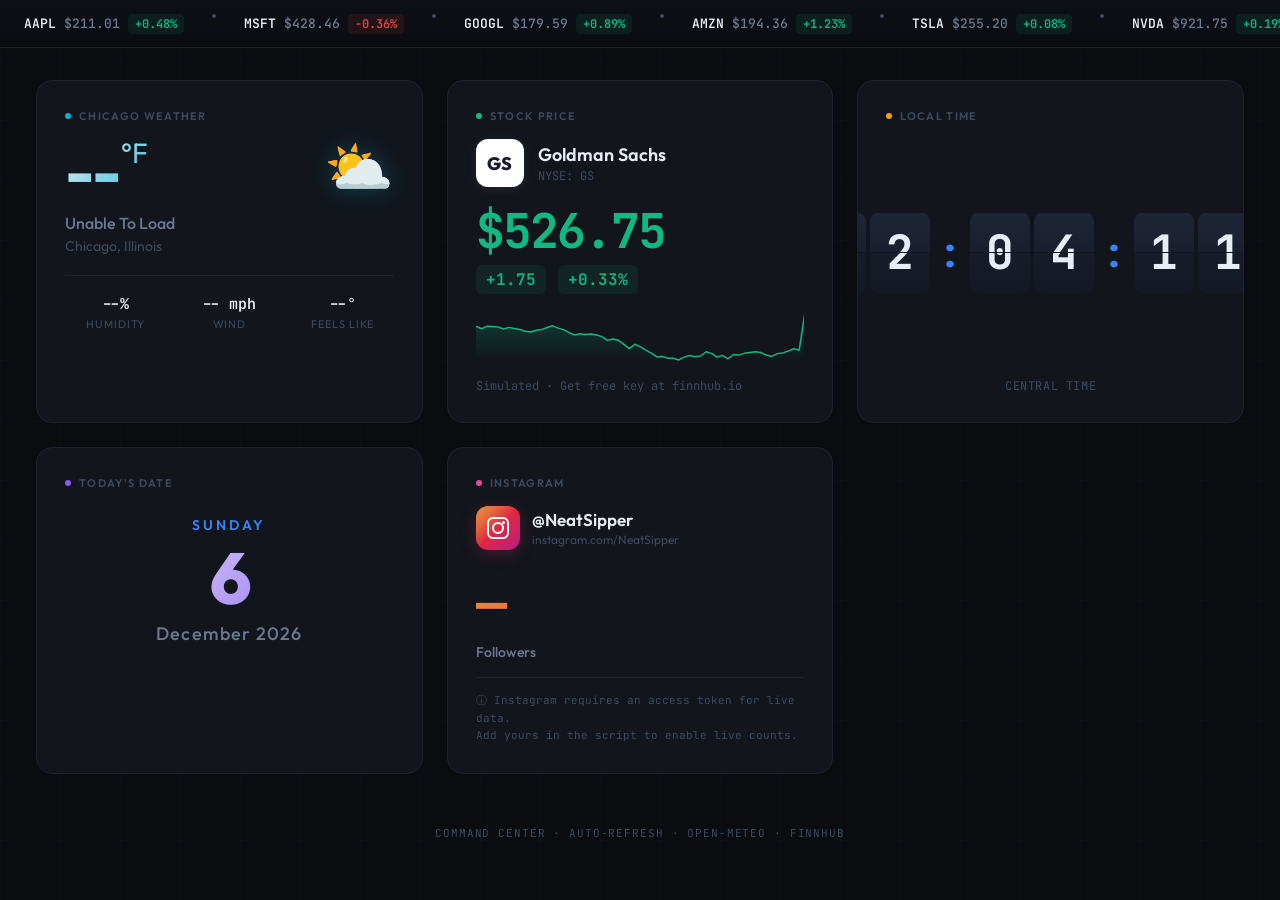
==== commit bf1da7da: "Dashboard" ====
--- a/dashboard/index.html
+++ b/dashboard/index.html
@@ -459,7 +459,7 @@
 async function finnhubQuote(symbol) {
   if (!FINNHUB_KEY) return null;
   try {
-    const r = await fetch('https://finnhub.io/api/v1/quote?symbol=' + symbol + 'd7ahm0hr01qmvlmg15u0d7ahm0hr01qmvlmg15ug' + FINNHUB_KEY);
+    const r = await fetch('https://finnhub.io/api/v1/quote?symbol=' + 'GS' + 'd7ahm0hr01qmvlmg15u0d7ahm0hr01qmvlmg15ug' + FINNHUB_KEY);
     const d = await r.json();
     if (d && d.c > 0) return { sym: symbol, price: d.c, change: d.d, changePct: d.dp };
   } catch(e) {}
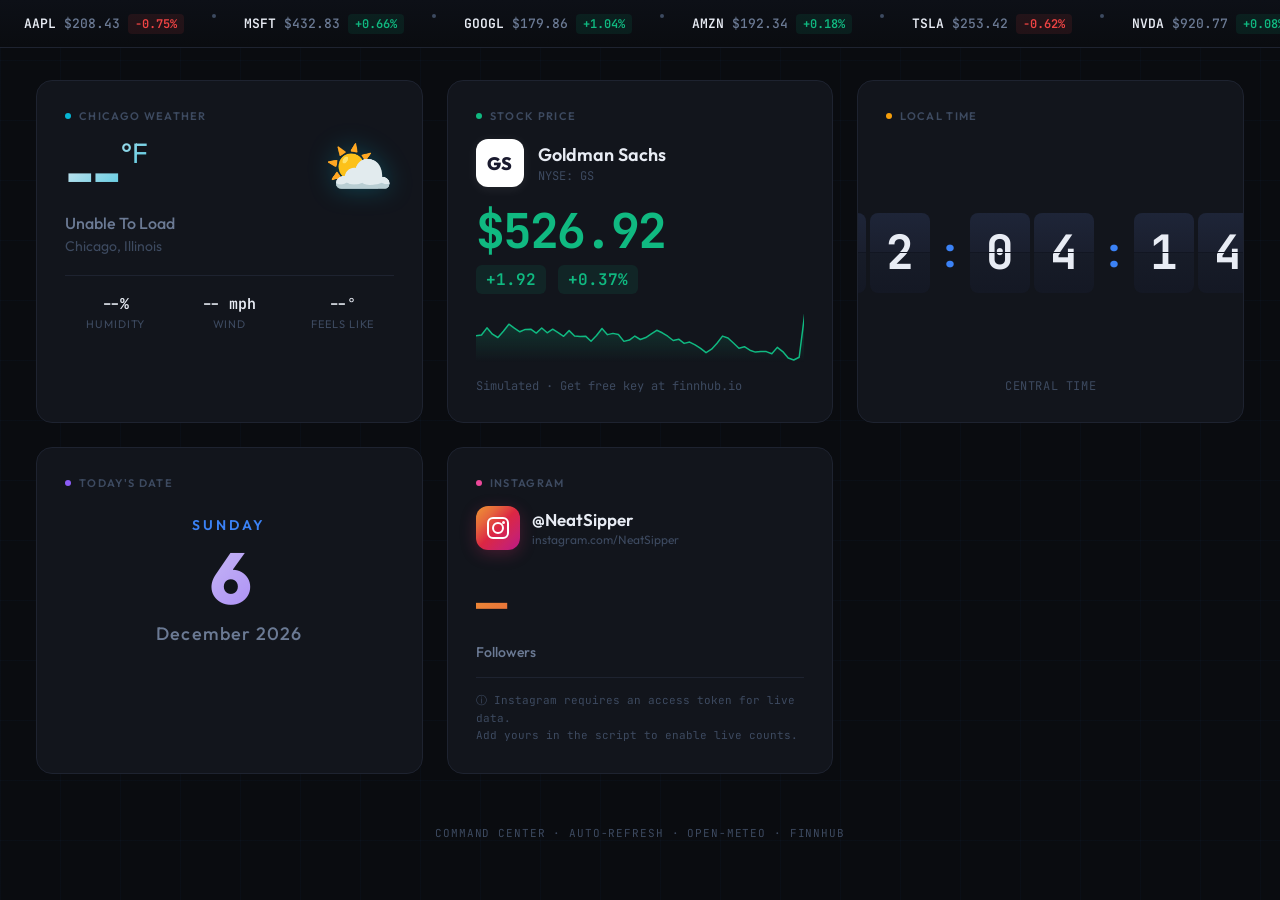
==== commit 3c66db7f: "Update finnhubQuote function to use dynamic symbolNew" ====
--- a/dashboard/index.html
+++ b/dashboard/index.html
@@ -459,7 +459,7 @@
 async function finnhubQuote(symbol) {
   if (!FINNHUB_KEY) return null;
   try {
-    const r = await fetch('https://finnhub.io/api/v1/quote?symbol=' + 'GS' + 'd7ahm0hr01qmvlmg15u0d7ahm0hr01qmvlmg15ug' + FINNHUB_KEY);
+    const r = await fetch('https://finnhub.io/api/v1/quote?symbol=' + symbol + '&token=' + d7ahm0hr01qmvlmg15u0d7ahm0hr01qmvlmg15ug);
     const d = await r.json();
     if (d && d.c > 0) return { sym: symbol, price: d.c, change: d.d, changePct: d.dp };
   } catch(e) {}
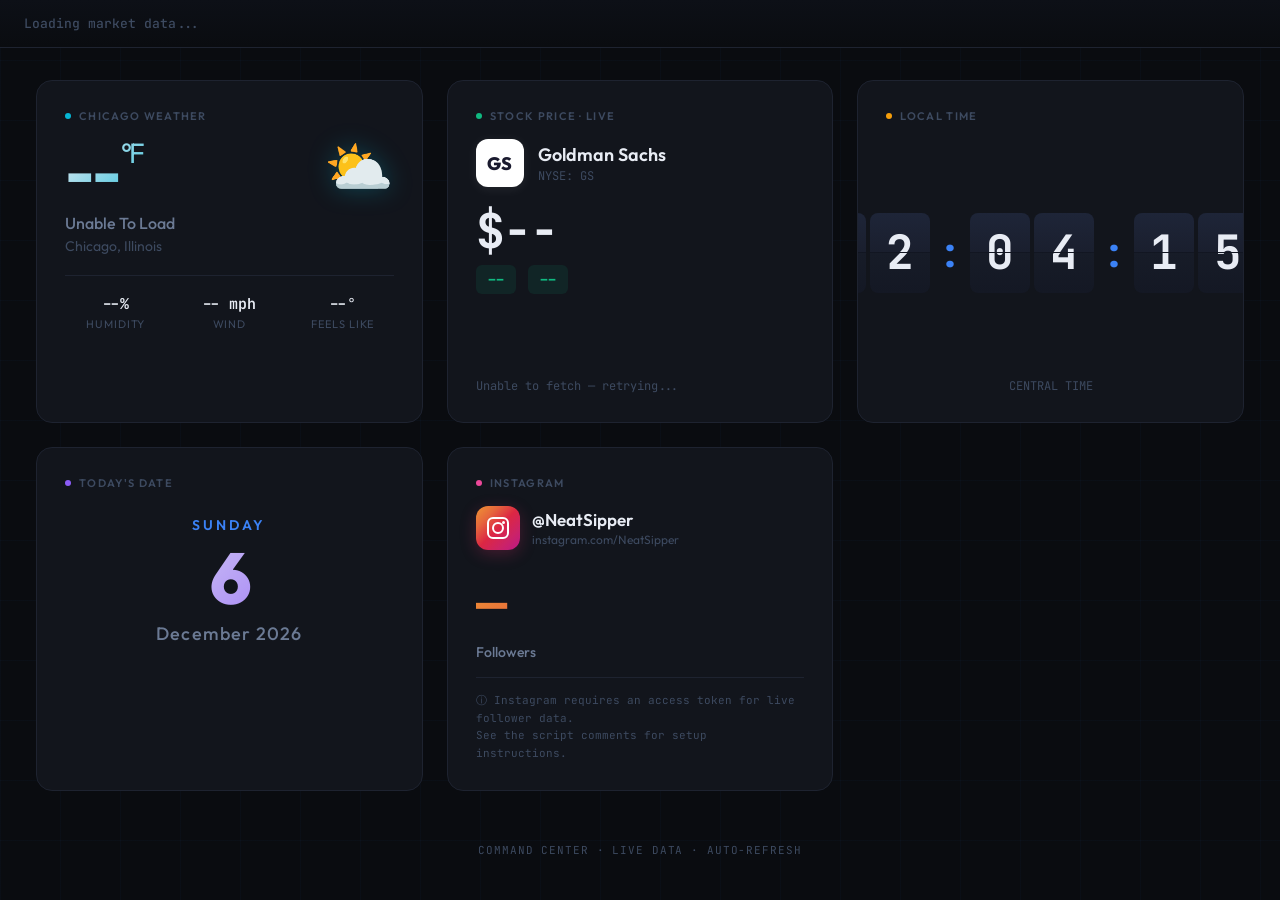
==== commit eac2c56f: "New" ====
--- a/dashboard/index.html
+++ b/dashboard/index.html
@@ -9,7 +9,6 @@
   :root {
     --bg-primary: #0a0c10;
     --bg-card: #12151c;
-    --bg-card-hover: #181c26;
     --border: #1e2330;
     --border-glow: #2a3045;
     --text-primary: #e8ecf4;
@@ -36,306 +35,202 @@
 
   body::before {
     content: '';
-    position: fixed;
-    inset: 0;
+    position: fixed; inset: 0;
     background-image:
-      linear-gradient(rgba(59, 130, 246, 0.03) 1px, transparent 1px),
-      linear-gradient(90deg, rgba(59, 130, 246, 0.03) 1px, transparent 1px);
+      linear-gradient(rgba(59,130,246,0.03) 1px, transparent 1px),
+      linear-gradient(90deg, rgba(59,130,246,0.03) 1px, transparent 1px);
     background-size: 60px 60px;
-    pointer-events: none;
-    z-index: 0;
-  }
-
-  /* ─── STOCK TICKER BAR ─── */
+    pointer-events: none; z-index: 0;
+  }
+
+  /* ─── TICKER ─── */
   .ticker-bar {
-    width: 100%;
-    background: linear-gradient(180deg, #0d1017 0%, #0a0c10 100%);
+    width: 100%; height: 48px;
+    background: linear-gradient(180deg, #0d1017, #0a0c10);
     border-bottom: 1px solid var(--border);
-    overflow: hidden;
-    height: 48px;
-    display: flex;
-    align-items: center;
-    z-index: 10;
-    position: relative;
-  }
-
+    overflow: hidden; display: flex;
+    align-items: center; z-index: 10; position: relative;
+  }
   .ticker-track {
     display: flex;
     animation: tickerScroll 60s linear infinite;
     white-space: nowrap;
   }
-
   .ticker-bar:hover .ticker-track { animation-play-state: paused; }
-
-  @keyframes tickerScroll {
-    0% { transform: translateX(0); }
-    100% { transform: translateX(-50%); }
-  }
-
+  @keyframes tickerScroll { 0%{transform:translateX(0)} 100%{transform:translateX(-50%)} }
   .ticker-item {
-    display: inline-flex;
-    align-items: center;
-    gap: 8px;
-    padding: 0 24px;
-    font-family: 'JetBrains Mono', monospace;
-    font-size: 13px;
-    font-weight: 500;
-  }
-
+    display: inline-flex; align-items: center; gap: 8px;
+    padding: 0 24px; font-family: 'JetBrains Mono', monospace;
+    font-size: 13px; font-weight: 500;
+  }
   .ticker-symbol { color: var(--text-primary); font-weight: 600; }
   .ticker-price { color: var(--text-secondary); }
-
-  .ticker-change {
-    font-size: 12px; padding: 2px 7px;
-    border-radius: 4px; font-weight: 600;
-  }
-
+  .ticker-change { font-size: 12px; padding: 2px 7px; border-radius: 4px; font-weight: 600; }
   .ticker-change.up { color: var(--accent-green); background: rgba(16,185,129,0.1); }
   .ticker-change.down { color: var(--accent-red); background: rgba(239,68,68,0.1); }
-
-  .ticker-dot {
-    width: 4px; height: 4px; border-radius: 50%;
-    background: var(--text-muted); margin: 0 4px; flex-shrink: 0;
-  }
-
-  /* ─── DASHBOARD GRID ─── */
+  .ticker-dot { width:4px;height:4px;border-radius:50%;background:var(--text-muted);margin:0 4px;flex-shrink:0; }
+
+  /* ─── GRID ─── */
   .dashboard {
     position: relative; z-index: 1;
     max-width: 1440px; margin: 0 auto;
     padding: 32px 36px;
-    display: grid;
-    grid-template-columns: 1fr 1fr 1fr;
-    gap: 24px;
+    display: grid; grid-template-columns: 1fr 1fr 1fr; gap: 24px;
   }
 
   /* ─── CARD ─── */
   .card {
-    background: var(--bg-card);
-    border: 1px solid var(--border);
-    border-radius: 16px;
-    padding: 28px;
-    position: relative;
-    overflow: hidden;
-    transition: border-color 0.3s, box-shadow 0.3s;
-  }
-
-  .card:hover {
-    border-color: var(--border-glow);
-    box-shadow: 0 8px 32px rgba(0,0,0,0.3);
-  }
-
+    background: var(--bg-card); border: 1px solid var(--border);
+    border-radius: 16px; padding: 28px; position: relative;
+    overflow: hidden; transition: border-color 0.3s, box-shadow 0.3s;
+  }
+  .card:hover { border-color: var(--border-glow); box-shadow: 0 8px 32px rgba(0,0,0,0.3); }
   .card::before {
-    content: '';
-    position: absolute;
-    top: 0; left: 0; right: 0; height: 1px;
-    background: linear-gradient(90deg, transparent, rgba(59,130,246,0.3), transparent);
-    opacity: 0; transition: opacity 0.3s;
-  }
-
+    content:''; position:absolute; top:0;left:0;right:0;height:1px;
+    background:linear-gradient(90deg,transparent,rgba(59,130,246,0.3),transparent);
+    opacity:0; transition:opacity 0.3s;
+  }
   .card:hover::before { opacity: 1; }
-
   .card-label {
-    font-size: 11px; text-transform: uppercase;
-    letter-spacing: 0.12em; color: var(--text-muted);
-    font-weight: 600; margin-bottom: 16px;
-    display: flex; align-items: center; gap: 8px;
-  }
-
-  .card-label .dot {
-    width: 6px; height: 6px; border-radius: 50%;
-    animation: pulse 2s ease-in-out infinite;
-  }
-
-  @keyframes pulse { 0%,100% { opacity: 0.4; } 50% { opacity: 1; } }
+    font-size:11px; text-transform:uppercase; letter-spacing:0.12em;
+    color:var(--text-muted); font-weight:600; margin-bottom:16px;
+    display:flex; align-items:center; gap:8px;
+  }
+  .card-label .dot { width:6px;height:6px;border-radius:50%; animation:pulse 2s ease-in-out infinite; }
+  @keyframes pulse { 0%,100%{opacity:0.4} 50%{opacity:1} }
 
   /* ─── WEATHER ─── */
-  .weather-main { display: flex; align-items: flex-start; justify-content: space-between; }
-
+  .weather-main { display:flex; align-items:flex-start; justify-content:space-between; }
   .weather-temp {
-    font-size: 64px; font-weight: 700; line-height: 1; letter-spacing: -3px;
-    background: linear-gradient(135deg, var(--text-primary), var(--accent-cyan));
-    -webkit-background-clip: text; -webkit-text-fill-color: transparent;
-  }
-
-  .weather-temp span { font-size: 28px; font-weight: 400; letter-spacing: 0; vertical-align: top; margin-left: 2px; }
-  .weather-icon { font-size: 56px; line-height: 1; filter: drop-shadow(0 0 12px rgba(6,182,212,0.3)); }
-  .weather-desc { font-size: 16px; color: var(--text-secondary); margin-top: 10px; font-weight: 500; text-transform: capitalize; }
-  .weather-location { font-size: 14px; color: var(--text-muted); margin-top: 4px; }
-
+    font-size:64px; font-weight:700; line-height:1; letter-spacing:-3px;
+    background:linear-gradient(135deg,var(--text-primary),var(--accent-cyan));
+    -webkit-background-clip:text; -webkit-text-fill-color:transparent;
+  }
+  .weather-temp span { font-size:28px; font-weight:400; vertical-align:top; margin-left:2px; }
+  .weather-icon { font-size:56px; line-height:1; filter:drop-shadow(0 0 12px rgba(6,182,212,0.3)); }
+  .weather-desc { font-size:16px; color:var(--text-secondary); margin-top:10px; font-weight:500; text-transform:capitalize; }
+  .weather-location { font-size:14px; color:var(--text-muted); margin-top:4px; }
   .weather-details {
-    display: grid; grid-template-columns: 1fr 1fr 1fr;
-    gap: 12px; margin-top: 20px; padding-top: 18px;
-    border-top: 1px solid var(--border);
-  }
-
-  .weather-detail { text-align: center; }
-  .weather-detail-val { font-family: 'JetBrains Mono', monospace; font-size: 15px; font-weight: 600; }
-  .weather-detail-lbl { font-size: 11px; color: var(--text-muted); text-transform: uppercase; letter-spacing: 0.08em; margin-top: 3px; }
+    display:grid; grid-template-columns:1fr 1fr 1fr; gap:12px;
+    margin-top:20px; padding-top:18px; border-top:1px solid var(--border);
+  }
+  .weather-detail { text-align:center; }
+  .weather-detail-val { font-family:'JetBrains Mono',monospace; font-size:15px; font-weight:600; }
+  .weather-detail-lbl { font-size:11px; color:var(--text-muted); text-transform:uppercase; letter-spacing:0.08em; margin-top:3px; }
 
   /* ─── GOLDMAN SACHS ─── */
-  .gs-header { display: flex; align-items: center; gap: 14px; margin-bottom: 20px; }
-
+  .gs-header { display:flex; align-items:center; gap:14px; margin-bottom:20px; }
   .gs-logo {
-    width: 48px; height: 48px; background: #ffffff; border-radius: 12px;
-    display: flex; align-items: center; justify-content: center;
-    box-shadow: 0 2px 12px rgba(255,255,255,0.08); overflow: hidden;
-  }
-
-  .gs-logo img { width: 36px; height: 36px; object-fit: contain; }
-  .gs-logo-fallback { font-weight: 800; font-size: 18px; color: #1a1a2e; font-family: 'Outfit', sans-serif; }
-  .gs-name { font-size: 18px; font-weight: 600; }
-  .gs-ticker-label { font-family: 'JetBrains Mono', monospace; font-size: 12px; color: var(--text-muted); margin-top: 2px; }
-
-  .gs-price {
-    font-family: 'JetBrains Mono', monospace;
-    font-size: 48px; font-weight: 700; letter-spacing: -2px; line-height: 1;
-  }
-
-  .gs-change-row { display: flex; align-items: center; gap: 12px; margin-top: 10px; }
-
-  .gs-change {
-    font-family: 'JetBrains Mono', monospace;
-    font-size: 16px; font-weight: 600; padding: 4px 10px; border-radius: 6px;
-  }
-
-  .gs-change.up { color: var(--accent-green); background: rgba(16,185,129,0.1); }
-  .gs-change.down { color: var(--accent-red); background: rgba(239,68,68,0.1); }
-
-  .gs-sparkline { margin-top: 18px; height: 50px; }
-  .gs-sparkline svg { width: 100%; height: 100%; }
-  .gs-meta { font-size: 12px; color: var(--text-muted); margin-top: 16px; font-family: 'JetBrains Mono', monospace; }
+    width:48px; height:48px; background:#fff; border-radius:12px;
+    display:flex; align-items:center; justify-content:center;
+    box-shadow:0 2px 12px rgba(255,255,255,0.08); overflow:hidden;
+  }
+  .gs-logo img { width:36px; height:36px; object-fit:contain; }
+  .gs-logo-fallback { font-weight:800; font-size:18px; color:#1a1a2e; }
+  .gs-name { font-size:18px; font-weight:600; }
+  .gs-ticker-label { font-family:'JetBrains Mono',monospace; font-size:12px; color:var(--text-muted); margin-top:2px; }
+  .gs-price { font-family:'JetBrains Mono',monospace; font-size:48px; font-weight:700; letter-spacing:-2px; line-height:1; }
+  .gs-change-row { display:flex; align-items:center; gap:12px; margin-top:10px; }
+  .gs-change { font-family:'JetBrains Mono',monospace; font-size:16px; font-weight:600; padding:4px 10px; border-radius:6px; }
+  .gs-change.up { color:var(--accent-green); background:rgba(16,185,129,0.1); }
+  .gs-change.down { color:var(--accent-red); background:rgba(239,68,68,0.1); }
+  .gs-sparkline { margin-top:18px; height:50px; }
+  .gs-sparkline svg { width:100%; height:100%; }
+  .gs-meta { font-size:12px; color:var(--text-muted); margin-top:16px; font-family:'JetBrains Mono',monospace; }
 
   /* ─── FLIP CLOCK ─── */
-  .clock-card { display: flex; flex-direction: column; }
-
-  .flip-clock {
-    display: flex; align-items: center; justify-content: center;
-    gap: 6px; flex: 1; align-content: center;
-  }
-
-  .flip-group { display: flex; gap: 4px; }
-  .flip-tile { width: 60px; height: 80px; position: relative; perspective: 300px; }
-  .flip-tile-inner { width: 100%; height: 100%; position: relative; }
-
+  .clock-card { display:flex; flex-direction:column; }
+  .flip-clock { display:flex; align-items:center; justify-content:center; gap:6px; flex:1; }
+  .flip-group { display:flex; gap:4px; }
+  .flip-tile { width:60px; height:80px; position:relative; perspective:300px; }
+  .flip-tile-inner { width:100%; height:100%; position:relative; }
   .flip-top, .flip-bottom {
-    position: absolute; width: 100%; height: 50%;
-    overflow: hidden; display: flex; align-items: center; justify-content: center;
-  }
-
+    position:absolute; width:100%; height:50%; overflow:hidden;
+    display:flex; align-items:center; justify-content:center;
+  }
   .flip-top {
-    top: 0; border-radius: 8px 8px 0 0;
-    border-bottom: 1px solid rgba(0,0,0,0.4);
-    background: linear-gradient(180deg, #1e2538, #1a1f2e);
-    align-items: flex-end;
-  }
-
-  .flip-bottom {
-    bottom: 0; border-radius: 0 0 8px 8px;
-    background: linear-gradient(180deg, #171c28, #141824);
-    align-items: flex-start;
-  }
-
+    top:0; border-radius:8px 8px 0 0; border-bottom:1px solid rgba(0,0,0,0.4);
+    background:linear-gradient(180deg,#1e2538,#1a1f2e); align-items:flex-end;
+  }
+  .flip-bottom { bottom:0; border-radius:0 0 8px 8px; background:linear-gradient(180deg,#171c28,#141824); align-items:flex-start; }
   .flip-top span, .flip-bottom span {
-    font-family: 'JetBrains Mono', monospace;
-    font-size: 46px; font-weight: 700;
-    color: var(--text-primary); line-height: 80px;
-  }
-
-  .flip-top span { transform: translateY(50%); }
-  .flip-bottom span { transform: translateY(-50%); }
-
+    font-family:'JetBrains Mono',monospace; font-size:46px; font-weight:700;
+    color:var(--text-primary); line-height:80px;
+  }
+  .flip-top span { transform:translateY(50%); }
+  .flip-bottom span { transform:translateY(-50%); }
   .flip-separator {
-    font-family: 'JetBrains Mono', monospace;
-    font-size: 40px; font-weight: 700; color: var(--accent-blue);
-    animation: blink 1s step-end infinite; padding: 0 2px;
-  }
-
-  @keyframes blink { 50% { opacity: 0.2; } }
-
+    font-family:'JetBrains Mono',monospace; font-size:40px; font-weight:700;
+    color:var(--accent-blue); animation:blink 1s step-end infinite; padding:0 2px;
+  }
+  @keyframes blink { 50%{opacity:0.2} }
   .clock-ampm {
-    font-family: 'JetBrains Mono', monospace;
-    font-size: 16px; font-weight: 600; color: var(--accent-blue);
-    margin-left: 8px; align-self: flex-end; margin-bottom: 8px; letter-spacing: 0.1em;
-  }
-
-  .clock-tz {
-    text-align: center; font-size: 12px; color: var(--text-muted);
-    margin-top: 12px; font-family: 'JetBrains Mono', monospace; letter-spacing: 0.05em;
-  }
+    font-family:'JetBrains Mono',monospace; font-size:16px; font-weight:600;
+    color:var(--accent-blue); margin-left:8px; align-self:flex-end; margin-bottom:8px; letter-spacing:0.1em;
+  }
+  .clock-tz { text-align:center; font-size:12px; color:var(--text-muted); margin-top:12px; font-family:'JetBrains Mono',monospace; }
 
   /* ─── DATE ─── */
-  .date-display { text-align: center; padding: 10px 0; }
-
-  .date-day-name {
-    font-size: 14px; text-transform: uppercase; letter-spacing: 0.2em;
-    color: var(--accent-blue); font-weight: 600; margin-bottom: 8px;
-  }
-
+  .date-display { text-align:center; padding:10px 0; }
+  .date-day-name { font-size:14px; text-transform:uppercase; letter-spacing:0.2em; color:var(--accent-blue); font-weight:600; margin-bottom:8px; }
   .date-day-num {
-    font-size: 72px; font-weight: 800; line-height: 1; letter-spacing: -3px;
-    background: linear-gradient(135deg, var(--text-primary), var(--accent-purple));
-    -webkit-background-clip: text; -webkit-text-fill-color: transparent;
-  }
-
-  .date-month-year { font-size: 18px; font-weight: 500; color: var(--text-secondary); margin-top: 8px; letter-spacing: 0.06em; }
+    font-size:72px; font-weight:800; line-height:1; letter-spacing:-3px;
+    background:linear-gradient(135deg,var(--text-primary),var(--accent-purple));
+    -webkit-background-clip:text; -webkit-text-fill-color:transparent;
+  }
+  .date-month-year { font-size:18px; font-weight:500; color:var(--text-secondary); margin-top:8px; letter-spacing:0.06em; }
 
   /* ─── INSTAGRAM ─── */
-  .ig-header { display: flex; align-items: center; gap: 12px; margin-bottom: 20px; }
-
+  .ig-header { display:flex; align-items:center; gap:12px; margin-bottom:20px; }
   .ig-icon {
-    width: 44px; height: 44px; border-radius: 12px;
-    background: linear-gradient(135deg, #f09433, #e6683c, #dc2743, #cc2366, #bc1888);
-    display: flex; align-items: center; justify-content: center;
-    box-shadow: 0 4px 16px rgba(225,48,108,0.25);
-  }
-
-  .ig-icon svg { width: 24px; height: 24px; }
-  .ig-handle { font-size: 17px; font-weight: 600; }
-  .ig-handle-sub { font-size: 12px; color: var(--text-muted); margin-top: 2px; }
-
+    width:44px; height:44px; border-radius:12px;
+    background:linear-gradient(135deg,#f09433,#e6683c,#dc2743,#cc2366,#bc1888);
+    display:flex; align-items:center; justify-content:center;
+    box-shadow:0 4px 16px rgba(225,48,108,0.25);
+  }
+  .ig-icon svg { width:24px; height:24px; }
+  .ig-handle { font-size:17px; font-weight:600; }
+  .ig-handle-sub { font-size:12px; color:var(--text-muted); margin-top:2px; }
   .ig-count {
-    font-family: 'JetBrains Mono', monospace;
-    font-size: 52px; font-weight: 700; letter-spacing: -2px;
-    background: linear-gradient(135deg, #f09433, #e6683c, #dc2743, #cc2366, #bc1888);
-    -webkit-background-clip: text; -webkit-text-fill-color: transparent;
-  }
-
-  .ig-label { font-size: 14px; color: var(--text-secondary); margin-top: 4px; font-weight: 500; }
-
+    font-family:'JetBrains Mono',monospace; font-size:52px; font-weight:700; letter-spacing:-2px;
+    background:linear-gradient(135deg,#f09433,#e6683c,#dc2743,#cc2366,#bc1888);
+    -webkit-background-clip:text; -webkit-text-fill-color:transparent;
+  }
+  .ig-label { font-size:14px; color:var(--text-secondary); margin-top:4px; font-weight:500; }
   .ig-note {
-    font-size: 11px; color: var(--text-muted); margin-top: 16px; padding-top: 14px;
-    border-top: 1px solid var(--border); font-family: 'JetBrains Mono', monospace; line-height: 1.6;
+    font-size:11px; color:var(--text-muted); margin-top:16px; padding-top:14px;
+    border-top:1px solid var(--border); font-family:'JetBrains Mono',monospace; line-height:1.6;
   }
 
   .footer-bar {
-    text-align: center; padding: 20px; font-size: 11px;
-    color: var(--text-muted); letter-spacing: 0.08em;
-    font-family: 'JetBrains Mono', monospace;
-  }
-
-  @media (max-width: 1100px) {
-    .dashboard { grid-template-columns: 1fr 1fr; padding: 20px; }
-    .clock-card { grid-column: span 2; }
-  }
-
-  @media (max-width: 700px) {
-    .dashboard { grid-template-columns: 1fr; }
-    .clock-card { grid-column: span 1; }
-    .flip-tile { width: 48px; height: 64px; }
-    .flip-top span, .flip-bottom span { font-size: 36px; line-height: 64px; }
+    text-align:center; padding:20px; font-size:11px;
+    color:var(--text-muted); letter-spacing:0.08em; font-family:'JetBrains Mono',monospace;
+  }
+
+  @media (max-width:1100px) {
+    .dashboard { grid-template-columns:1fr 1fr; padding:20px; }
+    .clock-card { grid-column:span 2; }
+  }
+  @media (max-width:700px) {
+    .dashboard { grid-template-columns:1fr; }
+    .clock-card { grid-column:span 1; }
+    .flip-tile { width:48px; height:64px; }
+    .flip-top span, .flip-bottom span { font-size:36px; line-height:64px; }
+    .weather-temp { font-size:48px; }
+    .gs-price { font-size:36px; }
+    .ig-count { font-size:40px; }
+    .date-day-num { font-size:56px; }
   }
 </style>
 </head>
 <body>
 
-<!-- STOCK TICKER -->
 <div class="ticker-bar">
   <div class="ticker-track" id="tickerTrack">
     <span class="ticker-item" style="color:var(--text-muted)">Loading market data...</span>
   </div>
 </div>
 
-<!-- DASHBOARD -->
 <div class="dashboard">
 
   <!-- Weather -->
@@ -358,7 +253,7 @@
 
   <!-- Goldman Sachs -->
   <div class="card">
-    <div class="card-label"><span class="dot" style="background:var(--accent-green)"></span>Stock Price</div>
+    <div class="card-label"><span class="dot" style="background:var(--accent-green)"></span>Stock Price · Live</div>
     <div class="gs-header">
       <div class="gs-logo">
         <img src="https://logo.clearbit.com/goldmansachs.com" alt="GS" onerror="this.style.display='none';this.nextElementSibling.style.display='block'">
@@ -375,7 +270,7 @@
       <div class="gs-change up" id="gsChangePct">--</div>
     </div>
     <div class="gs-sparkline" id="gsSparkline"></div>
-    <div class="gs-meta" id="gsMeta">Fetching data...</div>
+    <div class="gs-meta" id="gsMeta">Fetching live data...</div>
   </div>
 
   <!-- Flip Clock -->
@@ -412,25 +307,47 @@
     <div class="ig-count" id="igCount">—</div>
     <div class="ig-label">Followers</div>
     <div class="ig-note" id="igNote">
-      ⓘ Instagram requires an access token for live data.<br>
-      Add yours in the script to enable live counts.
+      ⓘ Instagram requires an access token for live follower data.<br>
+      See the script comments for setup instructions.
     </div>
   </div>
 
 </div>
 
-<div class="footer-bar">COMMAND CENTER · AUTO-REFRESH · OPEN-METEO · FINNHUB</div>
+<div class="footer-bar">COMMAND CENTER · LIVE DATA · AUTO-REFRESH</div>
 
 <script>
-// ══════════════════════════════════════════════
-//  CONFIG — Add your free API keys here
-// ══════════════════════════════════════════════
-const FINNHUB_KEY = '';   // Get free at https://finnhub.io/register
-const IG_TOKEN = '';       // Instagram Graph API access token
-
-// ══════════════════════════════════════════════
-//  WEATHER — Open-Meteo (no key, CORS-friendly)
-// ══════════════════════════════════════════════
+// ══════════════════════════════════════════════════════
+//  YAHOO FINANCE via CORS PROXY (no API key needed!)
+// ══════════════════════════════════════════════════════
+const PROXY = 'https://api.allorigins.win/get?url=';
+
+async function yahooQuote(symbol) {
+  try {
+    const url = encodeURIComponent('https://query1.finance.yahoo.com/v8/finance/chart/' + symbol + '?interval=1d&range=5d');
+    const r = await fetch(PROXY + url);
+    const wrapper = await r.json();
+    const data = JSON.parse(wrapper.contents);
+    const result = data.chart.result[0];
+    const meta = result.meta;
+    const price = meta.regularMarketPrice;
+    const prevClose = meta.chartPreviousClose;
+    const change = price - prevClose;
+    const changePct = (change / prevClose) * 100;
+
+    // Get intraday data for sparkline
+    const closes = result.indicators.quote[0].close.filter(v => v !== null);
+
+    return { sym: symbol, price, prevClose, change, changePct, closes };
+  } catch(e) {
+    console.warn('Failed to fetch ' + symbol, e);
+    return null;
+  }
+}
+
+// ══════════════════════════════════════════════════════
+//  WEATHER — Open-Meteo (no key, fully CORS-friendly)
+// ══════════════════════════════════════════════════════
 async function fetchWeather() {
   try {
     const r = await fetch('https://api.open-meteo.com/v1/forecast?latitude=41.8781&longitude=-87.6298&current=temperature_2m,relative_humidity_2m,apparent_temperature,wind_speed_10m,weather_code&temperature_unit=fahrenheit&wind_speed_unit=mph&timezone=America/Chicago');
@@ -441,8 +358,8 @@
     document.getElementById('weatherWind').textContent = Math.round(c.wind_speed_10m) + ' mph';
     document.getElementById('weatherFeels').textContent = Math.round(c.apparent_temperature) + '°';
 
-    const desc = {0:'Clear sky',1:'Mainly clear',2:'Partly cloudy',3:'Overcast',45:'Foggy',48:'Rime fog',51:'Light drizzle',53:'Drizzle',55:'Dense drizzle',61:'Slight rain',63:'Rain',65:'Heavy rain',71:'Light snow',73:'Snow',75:'Heavy snow',80:'Light showers',81:'Showers',82:'Heavy showers',95:'Thunderstorm',96:'Thunderstorm w/ hail',99:'Severe storm'};
-    const icons = {0:'☀️',1:'🌤️',2:'⛅',3:'☁️',45:'🌫️',48:'🌫️',51:'🌦️',53:'🌧️',55:'🌧️',61:'🌧️',63:'🌧️',65:'🌧️',71:'🌨️',73:'❄️',75:'❄️',80:'🌦️',81:'🌧️',82:'⛈️',95:'⛈️',96:'⛈️',99:'⛈️'};
+    const desc = {0:'Clear sky',1:'Mainly clear',2:'Partly cloudy',3:'Overcast',45:'Foggy',48:'Rime fog',51:'Light drizzle',53:'Drizzle',55:'Dense drizzle',61:'Slight rain',63:'Rain',65:'Heavy rain',71:'Light snow',73:'Snow',75:'Heavy snow',77:'Snow grains',80:'Light showers',81:'Showers',82:'Heavy showers',85:'Snow showers',86:'Heavy snow showers',95:'Thunderstorm',96:'Thunderstorm w/ hail',99:'Severe storm'};
+    const icons = {0:'☀️',1:'🌤️',2:'⛅',3:'☁️',45:'🌫️',48:'🌫️',51:'🌦️',53:'🌧️',55:'🌧️',61:'🌧️',63:'🌧️',65:'🌧️',71:'🌨️',73:'❄️',75:'❄️',77:'🌨️',80:'🌦️',81:'🌧️',82:'⛈️',85:'🌨️',86:'🌨️',95:'⛈️',96:'⛈️',99:'⛈️'};
 
     document.getElementById('weatherDesc').textContent = desc[c.weather_code] || 'Unknown';
     document.getElementById('weatherIcon').textContent = icons[c.weather_code] || '🌡️';
@@ -451,33 +368,14 @@
   }
 }
 
-// ══════════════════════════════════════════════
-//  STOCKS — Finnhub.io (free, CORS-friendly)
-// ══════════════════════════════════════════════
-const TICKER_SYMBOLS = ['AAPL','MSFT','GOOGL','AMZN','TSLA','NVDA','META','GS','JPM','V','NFLX','DIS'];
-
-async function finnhubQuote(symbol) {
-  if (!FINNHUB_KEY) return null;
-  try {
-    const r = await fetch('https://finnhub.io/api/v1/quote?symbol=' + symbol + '&token=' + d7ahm0hr01qmvlmg15u0d7ahm0hr01qmvlmg15ug);
-    const d = await r.json();
-    if (d && d.c > 0) return { sym: symbol, price: d.c, change: d.d, changePct: d.dp };
-  } catch(e) {}
-  return null;
-}
-
-function simStock(sym) {
-  const b = {AAPL:210,MSFT:430,GOOGL:178,AMZN:192,TSLA:255,NVDA:920,META:520,GS:525,JPM:215,V:290,NFLX:700,DIS:118};
-  const base = b[sym] || 150;
-  const ch = +(Math.random() * 6 - 3).toFixed(2);
-  return { sym, price: +(base + ch).toFixed(2), change: ch, changePct: +((ch/base)*100).toFixed(2) };
-}
-
+// ══════════════════════════════════════════════════════
+//  GOLDMAN SACHS CARD
+// ══════════════════════════════════════════════════════
 async function fetchGSCard() {
-  let d = await finnhubQuote('GS');
-  if (!d) d = simStock('GS');
+  const d = await yahooQuote('GS');
+  if (!d) { document.getElementById('gsMeta').textContent = 'Unable to fetch — retrying...'; return; }
+
   const up = d.change >= 0;
-
   document.getElementById('gsPrice').textContent = '$' + d.price.toFixed(2);
   document.getElementById('gsPrice').style.color = up ? 'var(--accent-green)' : 'var(--accent-red)';
 
@@ -489,14 +387,9 @@
   pEl.textContent = (up?'+':'') + d.changePct.toFixed(2) + '%';
   pEl.className = 'gs-change ' + (up?'up':'down');
 
-  document.getElementById('gsMeta').textContent = FINNHUB_KEY
-    ? 'Updated ' + new Date().toLocaleTimeString('en-US',{timeZone:'America/Chicago'})
-    : 'Simulated · Get free key at finnhub.io';
-
-  const pts = []; let v = d.price - d.change;
-  for (let i = 0; i < 60; i++) { v += (Math.random()-0.48)*1.2; pts.push(v); }
-  pts.push(d.price);
-  drawSparkline(pts, up);
+  document.getElementById('gsMeta').textContent = 'Live · Updated ' + new Date().toLocaleTimeString('en-US',{timeZone:'America/Chicago'});
+
+  if (d.closes && d.closes.length > 1) drawSparkline(d.closes, up);
 }
 
 function drawSparkline(data, up) {
@@ -516,16 +409,29 @@
   </svg>`;
 }
 
+// ══════════════════════════════════════════════════════
+//  SCROLLING TICKER
+// ══════════════════════════════════════════════════════
+const TICKER_SYMS = ['AAPL','MSFT','GOOGL','AMZN','TSLA','NVDA','META','GS','JPM','V','NFLX','DIS','SPY','QQQ'];
+
 async function buildTicker() {
   const items = [];
-  for (const sym of TICKER_SYMBOLS) {
-    let d = await finnhubQuote(sym);
-    if (!d) d = simStock(sym);
-    items.push(d);
-  }
+  // Fetch sequentially to avoid rate-limiting the proxy
+  for (const sym of TICKER_SYMS) {
+    const d = await yahooQuote(sym);
+    if (d) items.push(d);
+    // Small delay between requests
+    await new Promise(r => setTimeout(r, 300));
+  }
+
+  if (items.length === 0) {
+    document.getElementById('tickerTrack').innerHTML = '<span class="ticker-item" style="color:var(--text-muted)">Market data temporarily unavailable</span>';
+    return;
+  }
+
   const track = document.getElementById('tickerTrack');
   let html = '';
-  for (let r = 0; r < 3; r++) {
+  for (let rep = 0; rep < 3; rep++) {
     items.forEach(d => {
       const up = d.change >= 0;
       html += `<div class="ticker-item">
@@ -538,53 +444,50 @@
   track.innerHTML = html;
 }
 
-// ══════════════════════════════════════════════
+// ══════════════════════════════════════════════════════
 //  FLIP CLOCK
-// ══════════════════════════════════════════════
+// ══════════════════════════════════════════════════════
 let prevTime = '';
 
 function createFlipClock() {
-  const c = document.getElementById('flipClock');
-  c.innerHTML = '';
+  const c = document.getElementById('flipClock'); c.innerHTML = '';
   ['h','m','s'].forEach((pre,gi) => {
-    if (gi > 0) { const sep = document.createElement('div'); sep.className='flip-separator'; sep.textContent=':'; c.appendChild(sep); }
+    if (gi>0) { const sep=document.createElement('div'); sep.className='flip-separator'; sep.textContent=':'; c.appendChild(sep); }
     const g = document.createElement('div'); g.className='flip-group';
-    for (let i=1;i<=2;i++) g.innerHTML += `<div class="flip-tile" id="${pre}${i}"><div class="flip-tile-inner"><div class="flip-top"><span>0</span></div><div class="flip-bottom"><span>0</span></div></div></div>`;
+    for (let i=1;i<=2;i++) g.innerHTML+=`<div class="flip-tile" id="${pre}${i}"><div class="flip-tile-inner"><div class="flip-top"><span>0</span></div><div class="flip-bottom"><span>0</span></div></div></div>`;
     c.appendChild(g);
   });
-  const ap = document.createElement('div'); ap.className='clock-ampm'; ap.id='clockAmpm'; ap.textContent='AM'; c.appendChild(ap);
+  const ap=document.createElement('div'); ap.className='clock-ampm'; ap.id='clockAmpm'; ap.textContent='AM'; c.appendChild(ap);
 }
 
 function flipTile(id, val) {
-  const t = document.getElementById(id);
-  const top = t.querySelector('.flip-top span');
-  const bot = t.querySelector('.flip-bottom span');
-  if (top.textContent !== val) {
+  const t=document.getElementById(id);
+  const top=t.querySelector('.flip-top span'), bot=t.querySelector('.flip-bottom span');
+  if (top.textContent!==val) {
     t.querySelector('.flip-tile-inner').classList.add('flipping');
-    setTimeout(() => { top.textContent=val; bot.textContent=val; t.querySelector('.flip-tile-inner').classList.remove('flipping'); }, 200);
+    setTimeout(()=>{ top.textContent=val; bot.textContent=val; t.querySelector('.flip-tile-inner').classList.remove('flipping'); },200);
   }
 }
 
 function updateClock() {
-  const t = new Date().toLocaleTimeString('en-US',{timeZone:'America/Chicago',hour12:true});
-  const m = t.match(/(\d{1,2}):(\d{2}):(\d{2})\s*(AM|PM)/);
+  const t=new Date().toLocaleTimeString('en-US',{timeZone:'America/Chicago',hour12:true});
+  const m=t.match(/(\d{1,2}):(\d{2}):(\d{2})\s*(AM|PM)/);
   if (!m) return;
-  const h=m[1].padStart(2,'0'), mn=m[2], sc=m[3], ap=m[4];
-  const ts=h+mn+sc;
+  const h=m[1].padStart(2,'0'),mn=m[2],sc=m[3],ap=m[4],ts=h+mn+sc;
   if (ts!==prevTime) {
-    flipTile('h1',h[0]); flipTile('h2',h[1]);
-    flipTile('m1',mn[0]); flipTile('m2',mn[1]);
-    flipTile('s1',sc[0]); flipTile('s2',sc[1]);
+    flipTile('h1',h[0]);flipTile('h2',h[1]);
+    flipTile('m1',mn[0]);flipTile('m2',mn[1]);
+    flipTile('s1',sc[0]);flipTile('s2',sc[1]);
     document.getElementById('clockAmpm').textContent=ap;
     prevTime=ts;
   }
 }
 
-// ══════════════════════════════════════════════
+// ══════════════════════════════════════════════════════
 //  DATE
-// ══════════════════════════════════════════════
+// ══════════════════════════════════════════════════════
 function updateDate() {
-  const d = new Date(new Date().toLocaleString('en-US',{timeZone:'America/Chicago'}));
+  const d=new Date(new Date().toLocaleString('en-US',{timeZone:'America/Chicago'}));
   const days=['Sunday','Monday','Tuesday','Wednesday','Thursday','Friday','Saturday'];
   const months=['January','February','March','April','May','June','July','August','September','October','November','December'];
   document.getElementById('dateDayName').textContent=days[d.getDay()];
@@ -592,9 +495,16 @@
   document.getElementById('dateMonthYear').textContent=months[d.getMonth()]+' '+d.getFullYear();
 }
 
-// ══════════════════════════════════════════════
-//  INSTAGRAM
-// ══════════════════════════════════════════════
+// ══════════════════════════════════════════════════════
+//  INSTAGRAM (requires access token)
+// ══════════════════════════════════════════════════════
+// To enable live follower count:
+// 1. Create a Facebook Developer account at developers.facebook.com
+// 2. Create an app and add Instagram Basic Display
+// 3. Generate a long-lived access token
+// 4. Replace '' below with your token
+const IG_TOKEN = '';
+
 async function fetchInstagram() {
   if (!IG_TOKEN) return;
   try {
@@ -607,9 +517,9 @@
   } catch(e) {}
 }
 
-// ══════════════════════════════════════════════
-//  INIT
-// ══════════════════════════════════════════════
+// ══════════════════════════════════════════════════════
+//  INIT & REFRESH INTERVALS
+// ══════════════════════════════════════════════════════
 createFlipClock();
 updateClock();
 updateDate();
@@ -618,11 +528,12 @@
 fetchInstagram();
 buildTicker();
 
-setInterval(updateClock, 1000);
-setInterval(fetchWeather, 600000);
-setInterval(fetchGSCard, 60000);
-setInterval(updateDate, 60000);
-setInterval(fetchInstagram, 300000);
+setInterval(updateClock, 1000);         // Clock: every second
+setInterval(fetchWeather, 600000);       // Weather: every 10 min
+setInterval(fetchGSCard, 60000);         // GS stock: every 60s
+setInterval(updateDate, 60000);          // Date: every minute
+setInterval(fetchInstagram, 300000);     // Instagram: every 5 min
+setInterval(buildTicker, 300000);        // Ticker: every 5 min
 </script>
 </body>
 </html>
